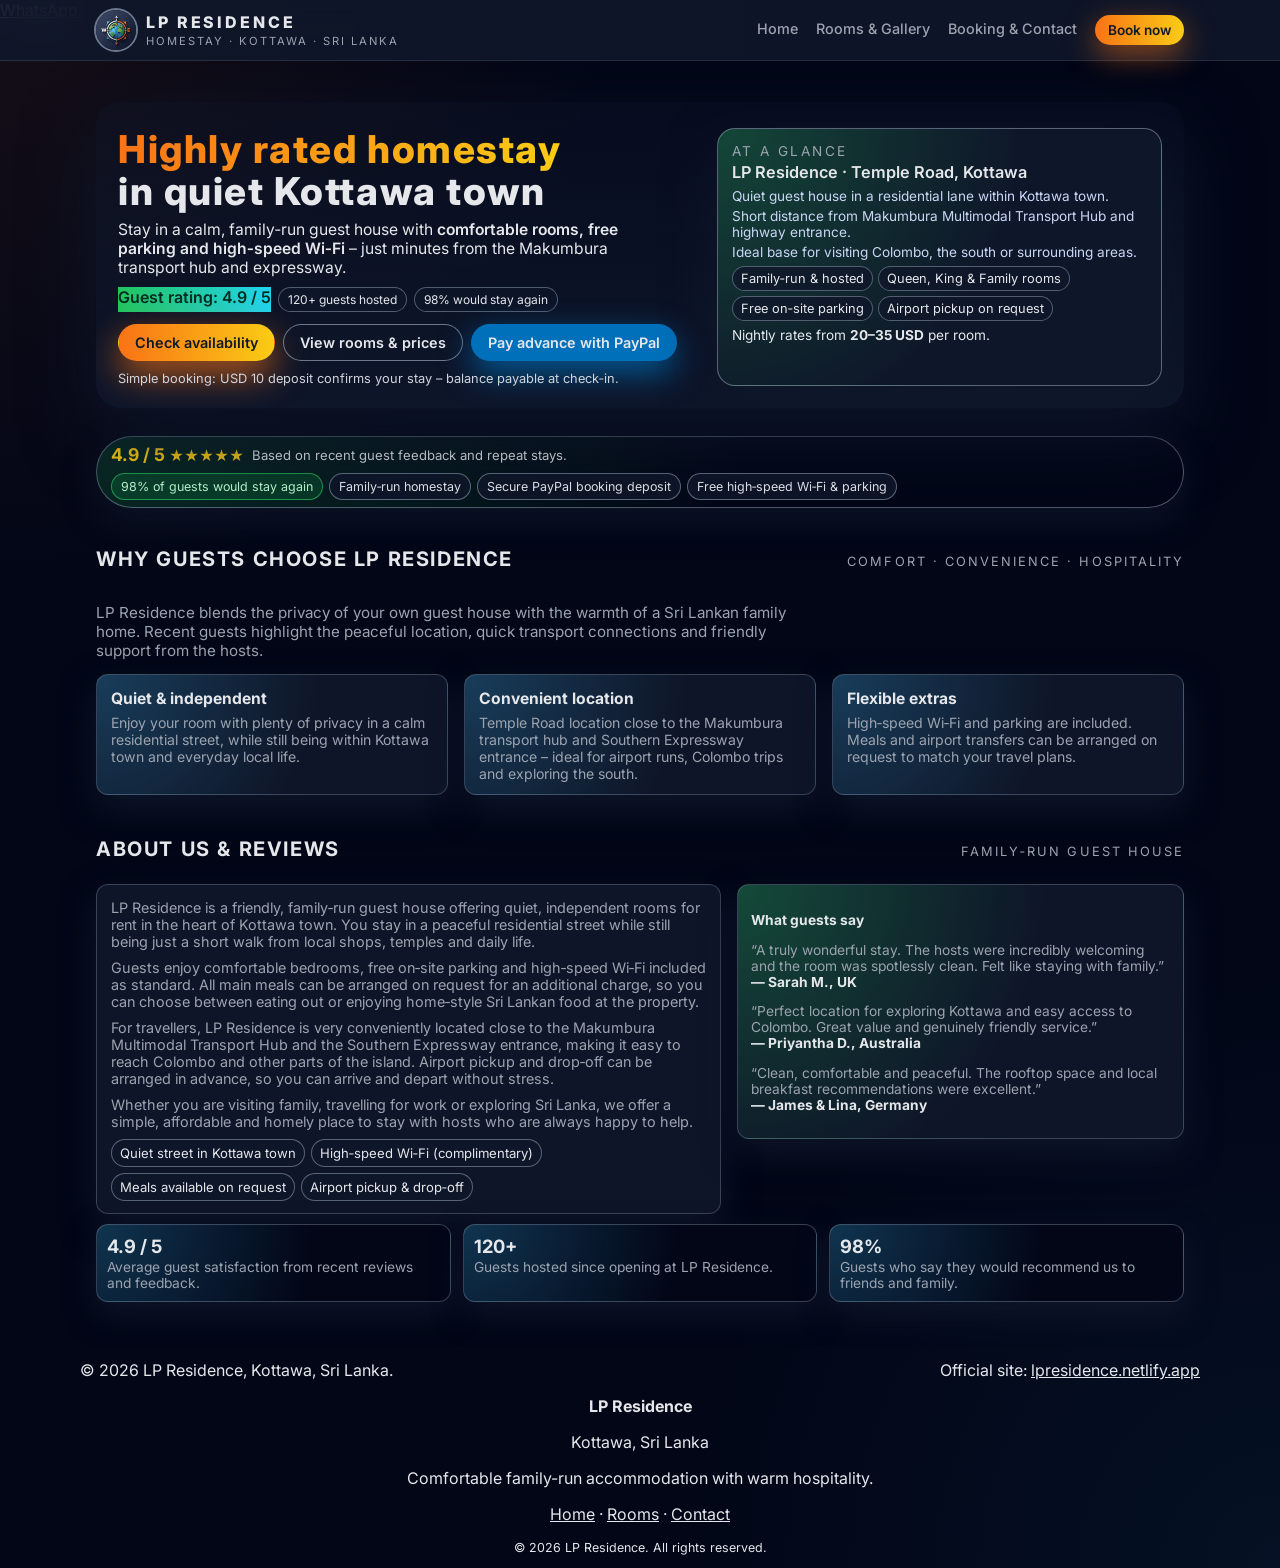
==== index.html @ 62fff5da "Add files via upload" ====
<!DOCTYPE html>
<html lang="en">
<head>
  <!-- Google tag (gtag.js) -->
  <script async src="https://www.googletagmanager.com/gtag/js?id=G-MWW44WR4TY"></script>
  <script>
    window.dataLayer = window.dataLayer || [];
    function gtag(){dataLayer.push(arguments);}
    gtag('js', new Date());
    gtag('config', 'G-MWW44WR4TY');
  </script>
<link rel="preconnect" href="https://fonts.googleapis.com">
<link rel="preconnect" href="https://fonts.gstatic.com" crossorigin>
<link href="https://fonts.googleapis.com/css2?family=Inter:wght@400;500;600;700;800&display=swap" rel="stylesheet">
  <meta charset="UTF-8">
  <title>LP Residence – Homestay in Kottawa, Sri Lanka</title>
  <meta name="viewport" content="width=device-width, initial-scale=1">
  <meta name="description" content="LP Residence is a family-run homestay on Temple Road in Kottawa, Sri Lanka. Comfortable rooms, rooftop garden, free parking and warm local hospitality just minutes from Colombo.">
<meta property="og:title" content="LP Residence Kottawa">
<meta property="og:description" content="Family-run homestay in Sri Lanka">
<meta property="og:image" content="index.jpg">
<meta property="og:type" content="website">
  <style>
    :root {
      --bg: #020617;
      --bg-soft: #020617;
      --accent: #f97316;
      --accent-soft: rgba(249,115,22,0.08);
      --text: #e5e7eb;
      --muted: #9ca3af;
      --card: rgba(15,23,42,0.94);
      --border: rgba(148,163,184,0.32);
      --radius-lg: 18px;
      --radius-md: 12px;
      --shadow-soft: 0 26px 70px rgba(15,23,42,0.85);
    }

    * {
      box-sizing: border-box;
    }

    body {
  margin: 0;
  font-family: 'Inter', sans-serif;
  color: var(--text);
  background:
    radial-gradient(circle at top left, rgba(249,115,22,0.08), transparent 30%),
    radial-gradient(circle at bottom right, rgba(56,189,248,0.06), transparent 30%),
    var(--bg);
}
    html {
  scroll-behavior: smooth;
}
.room-card,
.gallery-item img {
  width: 100%;<img src="...">f
  height: 220px;
  object-fit: cover;
  display: block;
  transition: transform 0.3s ease;
}
.hero-card,
.feature-card {
  transition: all 0.28s ease;
}

.room-card:hover,
.gallery-item:hover,
.hero-card:hover,
.feature-card:hover {
  transform: translateY(-4px);
}
    a {
      color: inherit;
    }

    header {
      position: fixed;
      top: 0;
      left: 0;
      right: 0;
      z-index: 40;
      backdrop-filter: blur(20px);
      background: linear-gradient(to right, rgba(15,23,42,0.9), rgba(15,23,42,0.88));
      border-bottom: 1px solid rgba(148,163,184,0.18);
    }

    .nav-inner {
      max-width: 1120px;
      margin: 0 auto;
      padding: 10px 16px;
      display: flex;
      align-items: center;
      justify-content: space-between;
      gap: 12px;
    }

    .brand {
      display: flex;
      align-items: center;
      gap: 10px;
    }

    .brand-logo {
      width: 40px;
      height: 40px;
      border-radius: 999px;
      overflow: hidden;
      flex-shrink: 0;
      box-shadow: 0 0 0 2px rgba(148,163,184,0.7);
      background: #020617;
    }

    .brand-logo img {
      width: 100%;
      height: 100%;
      display: block;
      object-fit: cover;
    }

    .brand-text-title {
      font-size: 1rem;
      letter-spacing: 0.18em;
      text-transform: uppercase;
      font-weight: 800;
      white-space: nowrap;
    }

    .brand-text-sub {
      font-size: 0.7rem;
      letter-spacing: 0.18em;
      text-transform: uppercase;
      color: var(--muted);
      margin-top: 2px;
    }

    nav {
      display: flex;
      align-items: center;
      gap: 18px;
      font-size: 0.9rem;
    }

    nav a {
      text-decoration: none;
      color: var(--muted);
      font-weight: 500;
      position: relative;
      padding-bottom: 3px;
    }

    nav a:hover {
      color: var(--text);
    }

    nav a::after {
      content: "";
      position: absolute;
      left: 0;
      bottom: 0;
      width: 0;
      height: 2px;
      background: linear-gradient(to right, #f97316, #facc15);
      transition: width 0.18s ease-out;
    }

    nav a:hover::after {
      width: 100%;
    }

    .nav-cta {
      padding: 7px 13px;
      border-radius: 999px;
      background: linear-gradient(to right, #f97316, #facc15);
      color: #111827;
      font-weight: 600;
      border: none;
      text-decoration: none;
      font-size: 0.85rem;
      box-shadow: 0 10px 30px rgba(249,115,22,0.55);
      white-space: nowrap;
    }

    main {
      max-width: 1120px;
      margin: 0 auto;
      padding: 82px 16px 32px;
    }

    /* HERO with big background photo (index.jpg) */
    .hero-shell {
      position: relative;
      border-radius: 24px;
      overflow: hidden;
      box-shadow: var(--shadow-soft);
      margin-bottom: 28px;
    }

    .hero-bg {
      filter: brightness(1.05) contrast(1.08) saturate(1.1);
      position: absolute;
      inset: 0;
      background-image:
        linear-gradient(to bottom, rgba(15,23,42,0.35), rgba(15,23,42,0.9)),
        url("index.jpg");
      background-size: cover;
      background-position: center;
      background-repeat: no-repeat;
      transform: scale(1.02);
      filter: saturate(1.1);
    }

    .hero-overlay {
      position: relative;
      z-index: 1;
      padding: 26px 22px 22px;
      display: grid;
      grid-template-columns: minmax(0, 1.3fr) minmax(0, 1fr);
      gap: 20px;
      color: #e5e7eb;
    }

    .hero-heading {
      font-size: clamp(2.0rem, 3vw, 2.5rem);
      line-height: 1.1;
      font-weight: 800;
      margin: 0 0 8px 0;
      letter-spacing: 0.04em;
    }

    .hero-heading span {
      background: linear-gradient(to right, #f97316, #facc15);
      -webkit-background-clip: text;
      color: transparent;
    }

    .hero-sub {
      font-size: 0.98rem;
      color: #e5e7eb;
      max-width: 520px;
      margin: 0 0 10px 0;
    }

    .hero-sub strong {
      font-weight: 600;
    }

    .hero-badges {
      display: flex;
      flex-wrap: wrap;
      gap: 7px;
      margin-bottom: 12px;
    }

    .badge {
      font-size: 0.75rem;
      padding: 4px 9px;
      border-radius: 999px;
      border: 1px solid rgba(148,163,184,0.5);
      background: rgba(15,23,42,0.65);
      color: #e5e7eb;
    }

    .badge-primary {
      border-color: transparent;
      background: linear-gradient(to right, #22c55e, #22d3ee);
      color: #022c22;
      font-weight: 600;
    }

    .hero-buttons {
      display: flex;
      flex-wrap: wrap;
      gap: 8px;
      margin-bottom: 10px;
    }

    .btn {
      display: inline-flex;
      align-items: center;
      justify-content: center;
      padding: 9px 16px;
      border-radius: 999px;
      font-size: 0.9rem;
      font-weight: 600;
      border: 1px solid transparent;
      text-decoration: none;
      cursor: pointer;
      transition: transform 0.12s ease-out, box-shadow 0.12s ease-out, background 0.12s ease-out, color 0.12s ease-out, border-color 0.12s ease-out;
    }

    .btn-primary {
      background: linear-gradient(to right, #f97316, #facc15);
      color: #111827;
      box-shadow: 0 14px 35px rgba(249,115,22,0.7);
    }

    .btn-primary:hover {
      transform: translateY(-1px);
      box-shadow: 0 18px 40px rgba(249,115,22,0.8);
    }

    .btn-outline {
      background: rgba(15,23,42,0.35);
      color: #e5e7eb;
      border-color: rgba(148,163,184,0.7);
    }

    .btn-outline:hover {
      background: rgba(15,23,42,0.7);
      border-color: #f97316;
    }

    .btn-paypal {
      background: #0070ba;
      color: #e5e7eb;
      box-shadow: 0 12px 32px rgba(0,112,186,0.75);
    }

    .btn-paypal:hover {
      transform: translateY(-1px);
      box-shadow: 0 16px 40px rgba(0,112,186,0.85);
    }

    .hero-note {
      font-size: 0.8rem;
      color: #d1d5db;
    }

    .hero-card {
      background: radial-gradient(circle at 0 0, rgba(34,197,94,0.28), transparent 60%), rgba(15,23,42,0.96);
      border-radius: 18px;
      padding: 14px 14px 12px;
      border: 1px solid rgba(148,163,184,0.55);
      box-shadow: 0 20px 50px rgba(15,23,42,0.9);
      font-size: 0.9rem;
    }

    .hero-card-title {
      font-size: 0.85rem;
      letter-spacing: 0.18em;
      text-transform: uppercase;
      color: #9ca3af;
      margin-bottom: 3px;
    }

    .hero-card-main {
      font-size: 1.02rem;
      font-weight: 600;
      margin-bottom: 6px;
    }

    .hero-card-list {
      list-style: none;
      padding: 0;
      margin: 0 0 6px 0;
      font-size: 0.85rem;
      color: #cbd5f5;
    }

    .hero-card-list li {
      margin-bottom: 4px;
    }

    .hero-pill-row {
      display: flex;
      flex-wrap: wrap;
      gap: 5px;
      margin-bottom: 6px;
      font-size: 0.8rem;
    }

    .hero-pill {
      padding: 4px 8px;
      border-radius: 999px;
      border: 1px solid rgba(148,163,184,0.5);
      background: rgba(15,23,42,0.8);
      color: #e5e7eb;
    }

    .hero-price {
      font-size: 0.85rem;
      color: #e5e7eb;
    }

    /* Trust / reviews strip */
    .trust-strip {
      margin: 0 auto 22px;
      border-radius: 999px;
      background: radial-gradient(circle at 0 0, rgba(34,197,94,0.18), transparent 60%), #020617;
      border: 1px solid rgba(148,163,184,0.5);
      padding: 7px 14px;
      display: flex;
      align-items: center;
      justify-content: space-between;
      gap: 8px;
      font-size: 0.85rem;
      box-shadow: 0 12px 32px rgba(15,23,42,0.85);
      flex-wrap: wrap;
    }

    .trust-left {
      display: flex;
      align-items: center;
      gap: 8px;
    }

    .trust-score {
      display: flex;
      align-items: baseline;
      gap: 4px;
    }

    .trust-score-main {
      font-size: 1.1rem;
      font-weight: 700;
      color: #facc15;
    }

    .trust-score-stars {
      color: #facc15;
      font-size: 0.9rem;
    }

    .trust-right {
      display: flex;
      flex-wrap: wrap;
      gap: 6px;
      justify-content: flex-end;
    }

    .trust-chip {
      padding: 5px 9px;
      border-radius: 999px;
      background: rgba(15,23,42,0.9);
      border: 1px solid rgba(148,163,184,0.6);
      font-size: 0.78rem;
      color: #e5e7eb;
      white-space: nowrap;
    }

    .trust-chip.ok {
      background: rgba(22,163,74,0.2);
      border-color: rgba(34,197,94,0.7);
      color: #bbf7d0;
    }

    .section {
      margin-bottom: 26px;
    }

    .section-header {
      display: flex;
      align-items: baseline;
      justify-content: space-between;
      gap: 10px;
      margin-bottom: 6px;
    }

    .section-title {
      font-size: 1.25rem;
      font-weight: 700;
      letter-spacing: 0.08em;
      text-transform: uppercase;
    }

    .section-kicker {
      font-size: 0.8rem;
      letter-spacing: 0.16em;
      text-transform: uppercase;
      color: var(--muted);
    }

    .section-lead {
      font-size: 0.95rem;
      color: var(--muted);
      max-width: 720px;
      margin-bottom: 14px;
    }

    .grid {
      display: grid;
      grid-template-columns: repeat(3, minmax(0, 1fr));
      gap: 16px;
    }

    .card-feature {
      background: radial-gradient(circle at 0 0, rgba(56,189,248,0.24), transparent 60%), var(--card);
      border-radius: var(--radius-md);
      padding: 14px 14px 12px;
      border: 1px solid var(--border);
      box-shadow: 0 14px 34px rgba(15,23,42,0.9);
      font-size: 0.88rem;
    }

    .card-feature h3 {
      margin: 0 0 6px 0;
      font-size: 0.98rem;
      color: #e5e7eb;
    }

    .card-feature p {
      margin: 0;
      color: var(--muted);
    }

    .about-grid {
      display: grid;
      grid-template-columns: minmax(0, 1.4fr) minmax(0, 1fr);
      gap: 16px;
      align-items: flex-start;
    }

    .about-text {
      background: var(--card);
      border-radius: var(--radius-md);
      padding: 14px 14px 12px;
      border: 1px solid var(--border);
      box-shadow: 0 14px 34px rgba(15,23,42,0.9);
      font-size: 0.9rem;
      color: var(--muted);
    }

    .about-text p {
      margin: 0 0 9px 0;
    }

    .about-list {
      display: flex;
      flex-wrap: wrap;
      gap: 6px;
      margin-top: 6px;
      font-size: 0.82rem;
    }

    .about-chip {
      padding: 5px 8px;
      border-radius: 999px;
      background: rgba(15,23,42,0.9);
      border: 1px solid rgba(148,163,184,0.55);
      color: #e5e7eb;
    }

    .about-card {
      background: radial-gradient(circle at 0 0, rgba(34,197,94,0.3), transparent 60%), var(--card);
      border-radius: var(--radius-md);
      padding: 13px 13px 11px;
      border: 1px solid var(--border);
      box-shadow: 0 14px 34px rgba(15,23,42,0.9);
      font-size: 0.86rem;
      color: var(--muted);
    }

    .about-card strong {
      color: #e5e7eb;
    }

    .stats-row {
      display: grid;
      grid-template-columns: repeat(3, minmax(0, 1fr));
      gap: 12px;
      margin-top: 10px;
    }

    .stat {
      border-radius: var(--radius-md);
      padding: 10px;
      background: radial-gradient(circle at 0 0, rgba(56,189,248,0.25), transparent 60%), #020617;
      border: 1px solid rgba(148,163,184,0.37);
      text-align: left;
      font-size: 0.86rem;
      color: var(--muted);
      box-shadow: 0 12px 30px rgba(15,23,42,0.9);
    }

    .stat-number {
      font-size: 1.15rem;
      font-weight: 700;
      color: #e5e7eb;
      margin-bottom: 2px;
    }
     
    @media (max-width: 900px) {
      .hero-overlay {
        grid-template-columns: minmax(0, 1fr);
        padding: 20px 18px 18px;
      }

      .grid {
        grid-template-columns: repeat(2, minmax(0, 1fr));
      }

      .about-grid {
        grid-template-columns: minmax(0, 1fr);
      }

      .stats-row {
        grid-template-columns: repeat(3, minmax(0, 1fr));
      }
    }

    @media (max-width: 640px) {
      header {
        position: sticky;
      }
      .nav-inner {
        flex-wrap: wrap;
        justify-content: space-between;
      }
      nav {
        width: 100%;
        justify-content: flex-end;
      }
      main {
        padding-top: 76px;
      }
      .grid {
        grid-template-columns: minmax(0, 1fr);
      }
      .stats-row {
        grid-template-columns: minmax(0, 1fr);
      }
    }
  </style>
</head>
<a href="https://wa.me/94777210775"
class="whatsapp-float">
  WhatsApp
</a>
<body>
  <header>
    <div class="nav-inner">
      <div class="brand">
        <div class="brand-logo">
          <img src="Logo.jpg" alt="LP Residence logo">
        </div>
        <div>
          <div class="brand-text-title">LP Residence</div>
          <div class="brand-text-sub">Homestay · Kottawa · Sri Lanka</div>
        </div>
      </div>
      <nav>
        <a href="index.html">Home</a>
        <a href="rooms.html">Rooms &amp; Gallery</a>
        <a href="contact.html">Booking &amp; Contact</a>
        <a href="contact.html#booking" class="nav-cta">Book now</a>
      </nav>
    </div>
  </header>

  <main>
    <!-- HERO -->
    <section class="hero-shell">
      <div class="hero-bg"></div>
      <div class="hero-overlay">
        <div>
          <h1 class="hero-heading">
            <span>Highly rated homestay</span><br>
            in quiet Kottawa town
          </h1>
          <p class="hero-sub">
            Stay in a calm, family‑run guest house with <strong>comfortable rooms, free parking and high‑speed Wi‑Fi</strong> –
            just minutes from the Makumbura transport hub and expressway.
          </p>
          <div class="hero-badges">
            <span class="badge-primary">Guest rating: 4.9 / 5</span>
            <span class="badge">120+ guests hosted</span>
            <span class="badge">98% would stay again</span>
          </div>
          <div class="hero-buttons">
            <a href="contact.html#booking" class="btn btn-primary">Check availability</a>
            <a href="rooms.html" class="btn btn-outline">View rooms &amp; prices</a>
            <a href="https://www.paypal.com/ncp/payment/CMW4MRZGW6NJL" target="_blank" rel="noopener noreferrer" class="btn btn-paypal">
              Pay advance with PayPal
            </a>
          </div>
          <div class="hero-note">
            Simple booking: USD 10 deposit confirms your stay – balance payable at check‑in.
          </div>
        </div>

        <aside class="hero-card">
          <div class="hero-card-title">At a glance</div>
          <div class="hero-card-main">LP Residence · Temple Road, Kottawa</div>
          <ul class="hero-card-list">
            <li>Quiet guest house in a residential lane within Kottawa town.</li>
            <li>Short distance from Makumbura Multimodal Transport Hub and highway entrance.</li>
            <li>Ideal base for visiting Colombo, the south or surrounding areas.</li>
          </ul>
          <div class="hero-pill-row">
            <span class="hero-pill">Family‑run &amp; hosted</span>
            <span class="hero-pill">Queen, King &amp; Family rooms</span>
            <span class="hero-pill">Free on‑site parking</span>
            <span class="hero-pill">Airport pickup on request</span>
          </div>
          <div class="hero-price">
            Nightly rates from <strong>20–35 USD</strong> per room.
          </div>
        </aside>
      </div>
    </section>

    <!-- TRUST STRIP -->
    <section class="trust-strip" aria-label="Guest reviews and trust badges">
      <div class="trust-left">
        <div class="trust-score">
          <div class="trust-score-main">4.9 / 5</div>
          <div class="trust-score-stars">★★★★★</div>
        </div>
        <div style="font-size:0.82rem;color:#e5e7eb;">
          Based on recent guest feedback and repeat stays.
        </div>
      </div>
      <div class="trust-right">
        <div class="trust-chip ok">98% of guests would stay again</div>
        <div class="trust-chip">Family‑run homestay</div>
        <div class="trust-chip">Secure PayPal booking deposit</div>
        <div class="trust-chip">Free high‑speed Wi‑Fi &amp; parking</div>
      </div>
    </section>

    <!-- WHY CHOOSE US -->
    <section class="section">
      <div class="section-header">
        <h2 class="section-title">Why guests choose LP Residence</h2>
        <div class="section-kicker">Comfort · Convenience · Hospitality</div>
      </div>
      <p class="section-lead">
        LP Residence blends the privacy of your own guest house with the warmth of a Sri Lankan family home.
        Recent guests highlight the peaceful location, quick transport connections and friendly support from the hosts.
      </p>
      <div class="grid">
        <article class="card-feature">
          <h3>Quiet &amp; independent</h3>
          <p>
            Enjoy your room with plenty of privacy in a calm residential street, while still being within Kottawa town and everyday local life.
          </p>
        </article>
        <article class="card-feature">
          <h3>Convenient location</h3>
          <p>
            Temple Road location close to the Makumbura transport hub and Southern Expressway entrance –
            ideal for airport runs, Colombo trips and exploring the south.
          </p>
        </article>
        <article class="card-feature">
          <h3>Flexible extras</h3>
          <p>
            High‑speed Wi‑Fi and parking are included. Meals and airport transfers can be arranged on request to match your travel plans.
          </p>
        </article>
      </div>
    </section>

    <!-- ABOUT US + REVIEWS -->
    <section class="section" id="about">
      <div class="section-header">
        <h2 class="section-title">About us &amp; reviews</h2>
        <div class="section-kicker">Family‑run guest house</div>
      </div>

      <div class="about-grid">
        <div class="about-text">
          <p>
            LP Residence is a friendly, family‑run guest house offering quiet, independent rooms for rent in the heart of Kottawa town.
            You stay in a peaceful residential street while still being just a short walk from local shops, temples and daily life.
          </p>
          <p>
            Guests enjoy comfortable bedrooms, free on‑site parking and high‑speed Wi‑Fi included as standard.
            All main meals can be arranged on request for an additional charge, so you can choose between eating out or enjoying home‑style Sri Lankan food at the property.
          </p>
          <p>
            For travellers, LP Residence is very conveniently located close to the Makumbura Multimodal Transport Hub and the Southern Expressway entrance,
            making it easy to reach Colombo and other parts of the island. Airport pickup and drop‑off can be arranged in advance, so you can arrive and depart without stress.
          </p>
          <p>
            Whether you are visiting family, travelling for work or exploring Sri Lanka, we offer a simple, affordable and homely place to stay with hosts who are always happy to help.
          </p>

          <div class="about-list">
            <div class="about-chip">Quiet street in Kottawa town</div>
            <div class="about-chip">High‑speed Wi‑Fi (complimentary)</div>
            <div class="about-chip">Meals available on request</div>
            <div class="about-chip">Airport pickup &amp; drop‑off</div>
          </div>
        </div>

        <aside class="about-card">
          <p><strong>What guests say</strong></p>
          <p>
            “A truly wonderful stay. The hosts were incredibly welcoming and the room was spotlessly clean. Felt like staying with family.”
            <br><strong>— Sarah M., UK</strong>
          </p>
          <p>
            “Perfect location for exploring Kottawa and easy access to Colombo. Great value and genuinely friendly service.”
            <br><strong>— Priyantha D., Australia</strong>
          </p>
          <p>
            “Clean, comfortable and peaceful. The rooftop space and local breakfast recommendations were excellent.”
            <br><strong>— James &amp; Lina, Germany</strong>
          </p>
        </aside>
      </div>

      <div class="stats-row">
        <div class="stat">
          <div class="stat-number">4.9 / 5</div>
          Average guest satisfaction from recent reviews and feedback.
        </div>
        <div class="stat">
          <div class="stat-number">120+</div>
          Guests hosted since opening at LP Residence.
        </div>
        <div class="stat">
          <div class="stat-number">98%</div>
          Guests who say they would recommend us to friends and family.
        </div>
      </div>
    </section>
  </main>

  <footer>
    <div style="max-width:1120px;margin:0 auto;display:flex;justify-content:space-between;align-items:center;gap:8px;flex-wrap:wrap;">
      <div>&copy; 2026 LP Residence, Kottawa, Sri Lanka.</div>
      <div>Official site: <a href="https://lpresidence.netlify.app/">lpresidence.netlify.app</a></div>
    </div>
 <footer>
  <div style="max-width:1120px;margin:auto;text-align:center;">
    <p><strong>LP Residence</strong></p>
    <p>Kottawa, Sri Lanka</p>
    <p>Comfortable family-run accommodation with warm hospitality.</p>
    <p style="margin-top:10px;">
      <a href="index.html">Home</a> ·
      <a href="rooms.html">Rooms</a> ·
      <a href="contact.html">Contact</a>
    </p>
    <p style="margin-top:14px;font-size:0.78rem;">
      © 2026 LP Residence. All rights reserved.
    </p>
  </div>
</footer>
</body>
</html>
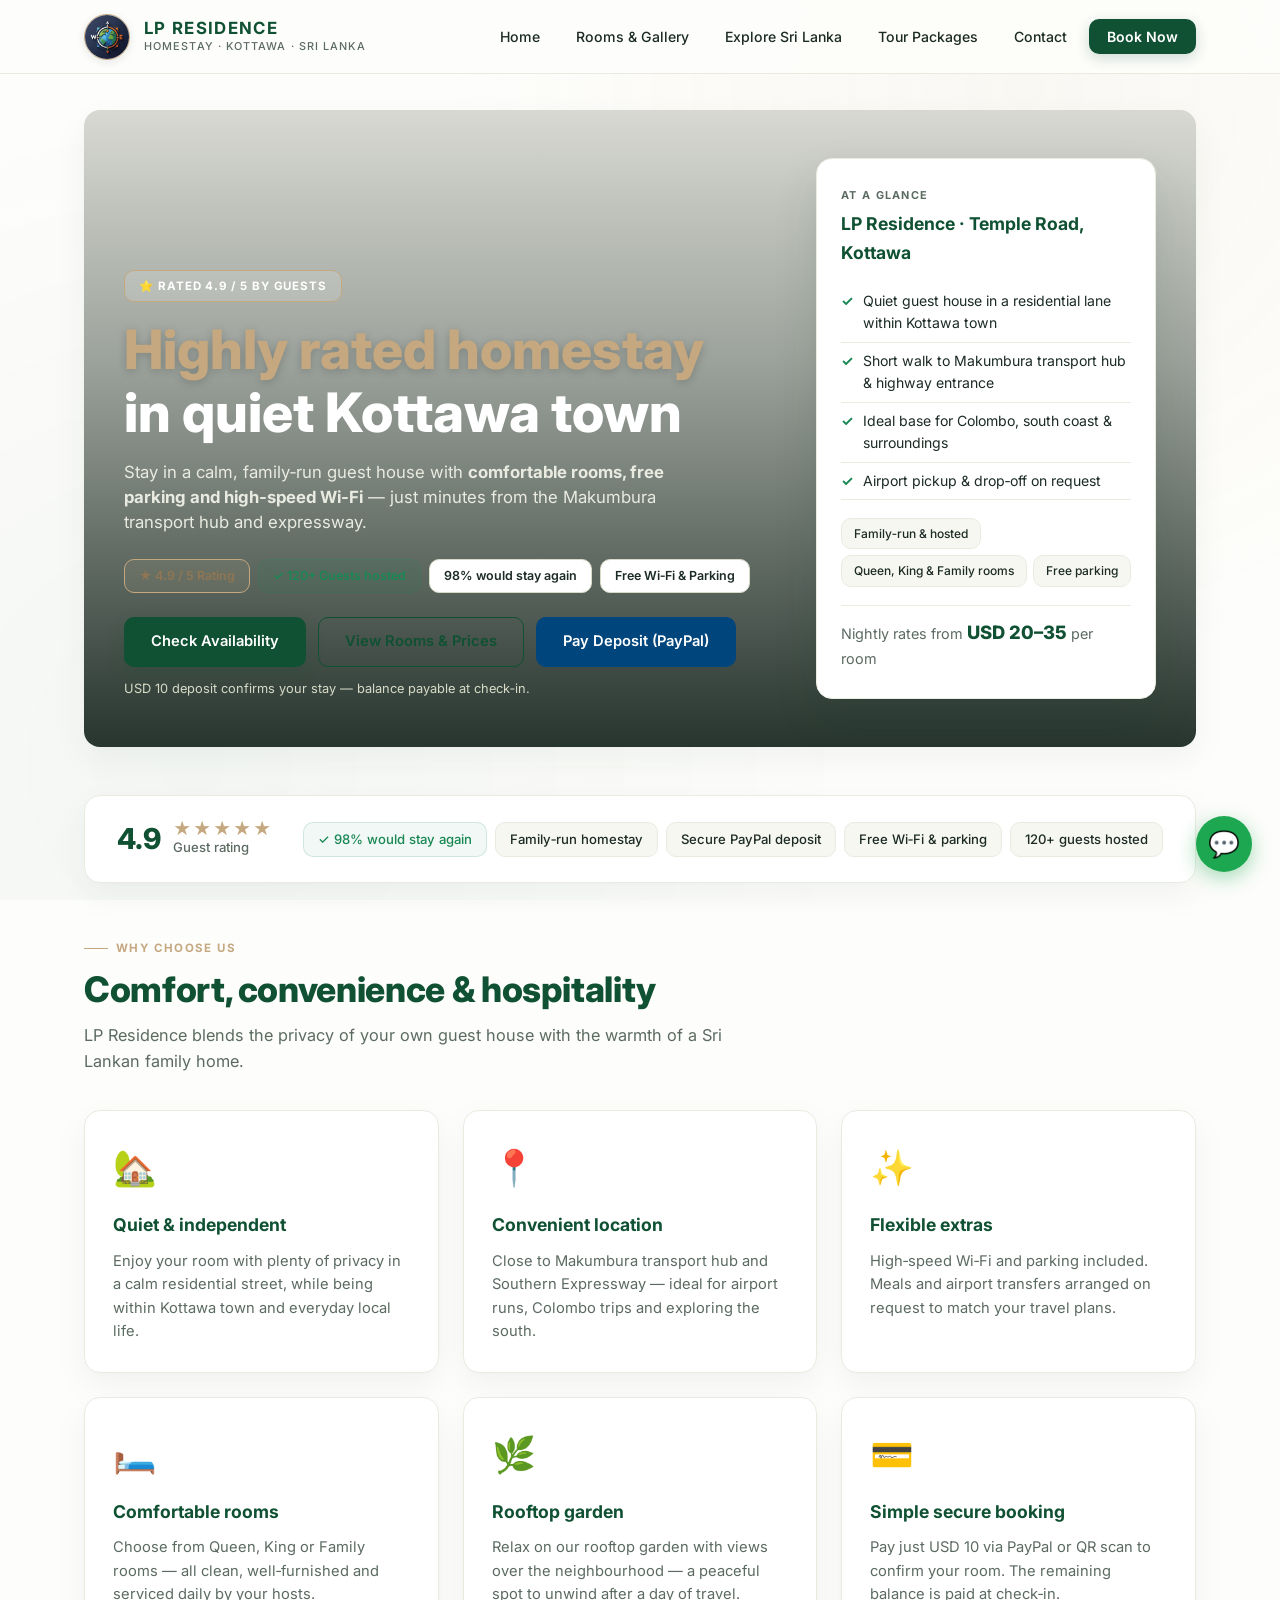
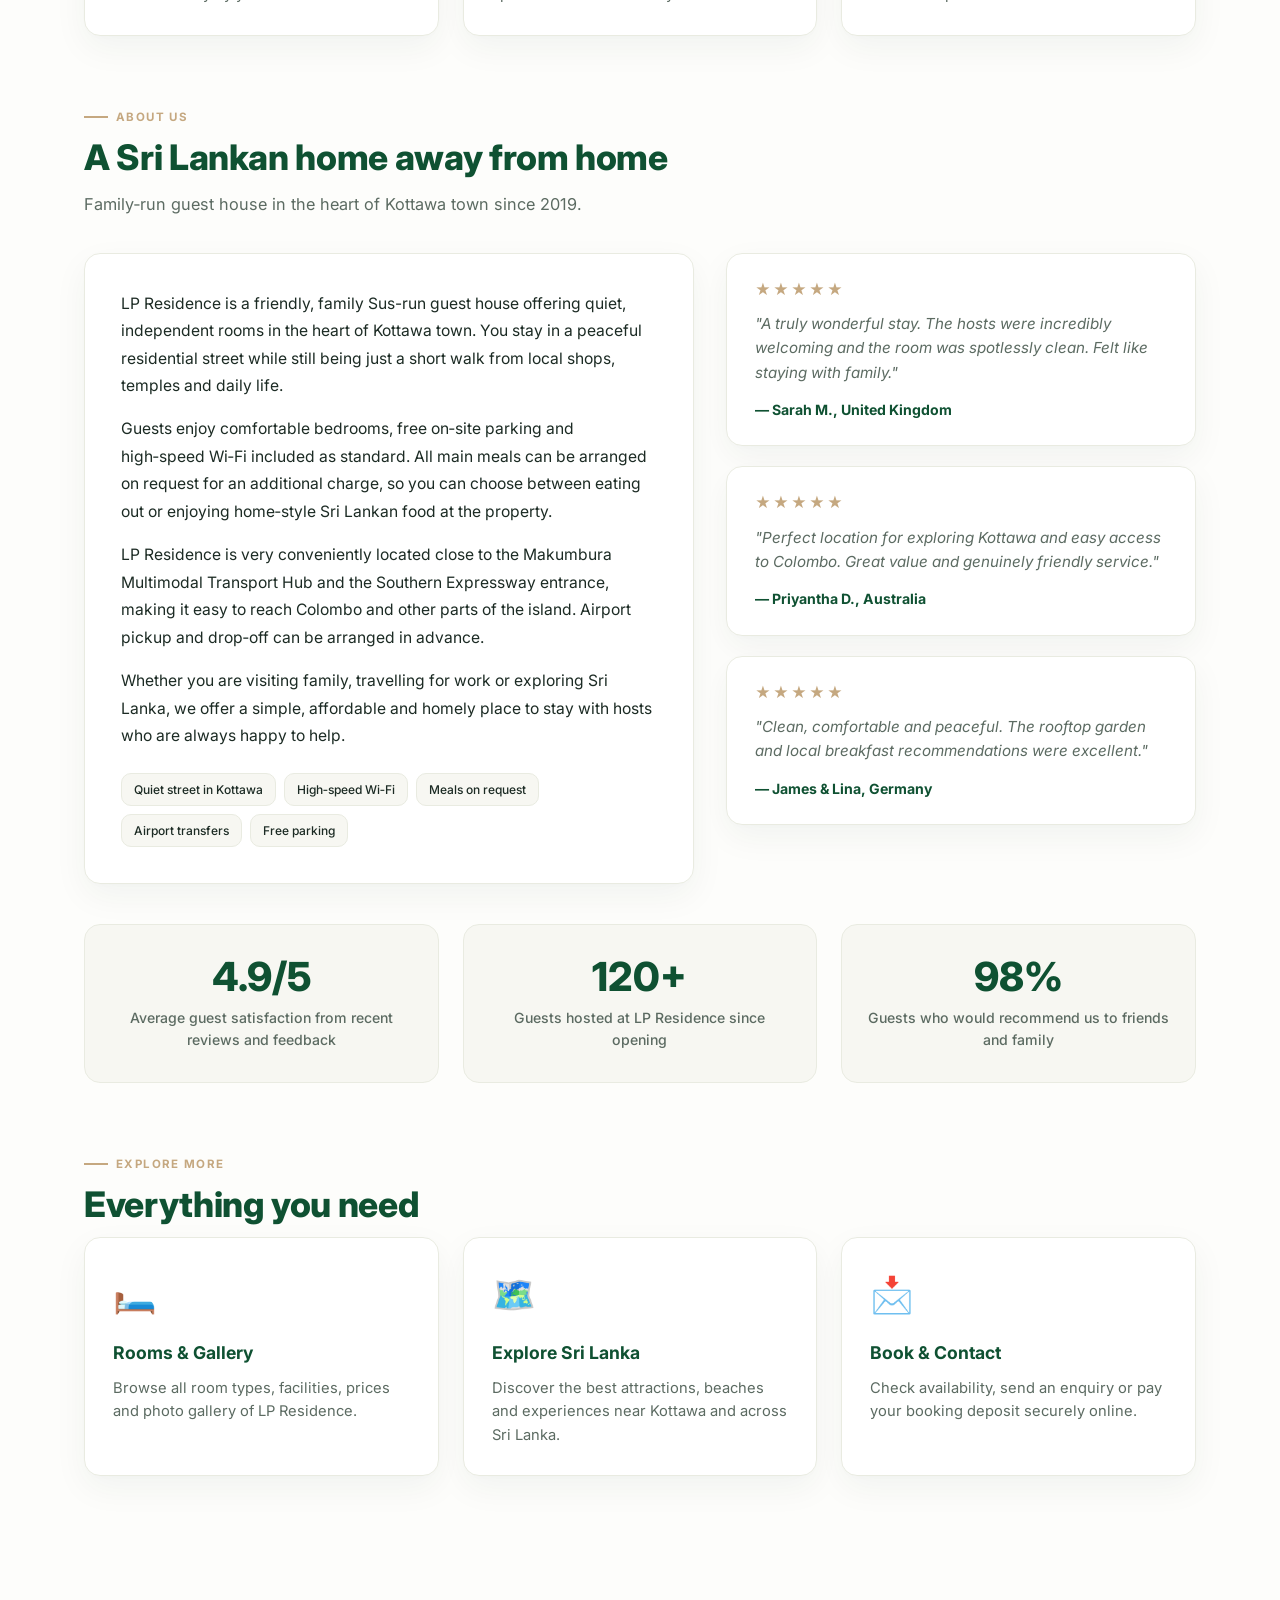
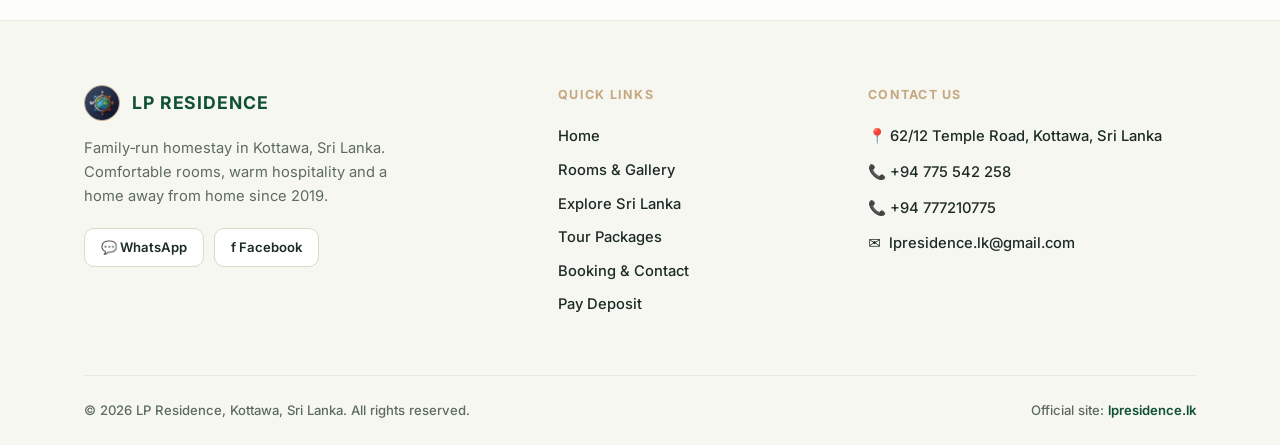
==== commit 4e7c19b2: "LP Residence website v2 - full redesign" ====
--- a/index.html
+++ b/index.html
@@ -1,843 +1,292 @@
-<!DOCTYPE html>
-<html lang="en">
-<head>
-  <!-- Google tag (gtag.js) -->
-  <script async src="https://www.googletagmanager.com/gtag/js?id=G-MWW44WR4TY"></script>
-  <script>
-    window.dataLayer = window.dataLayer || [];
-    function gtag(){dataLayer.push(arguments);}
-    gtag('js', new Date());
-    gtag('config', 'G-MWW44WR4TY');
-  </script>
-<link rel="preconnect" href="https://fonts.googleapis.com">
-<link rel="preconnect" href="https://fonts.gstatic.com" crossorigin>
-<link href="https://fonts.googleapis.com/css2?family=Inter:wght@400;500;600;700;800&display=swap" rel="stylesheet">
-  <meta charset="UTF-8">
-  <title>LP Residence – Homestay in Kottawa, Sri Lanka</title>
-  <meta name="viewport" content="width=device-width, initial-scale=1">
-  <meta name="description" content="LP Residence is a family-run homestay on Temple Road in Kottawa, Sri Lanka. Comfortable rooms, rooftop garden, free parking and warm local hospitality just minutes from Colombo.">
-<meta property="og:title" content="LP Residence Kottawa">
-<meta property="og:description" content="Family-run homestay in Sri Lanka">
-<meta property="og:image" content="index.jpg">
-<meta property="og:type" content="website">
-  <style>
-    :root {
-      --bg: #020617;
-      --bg-soft: #020617;
-      --accent: #f97316;
-      --accent-soft: rgba(249,115,22,0.08);
-      --text: #e5e7eb;
-      --muted: #9ca3af;
-      --card: rgba(15,23,42,0.94);
-      --border: rgba(148,163,184,0.32);
-      --radius-lg: 18px;
-      --radius-md: 12px;
-      --shadow-soft: 0 26px 70px rgba(15,23,42,0.85);
-    }
-
-    * {
-      box-sizing: border-box;
-    }
-
-    body {
-  margin: 0;
-  font-family: 'Inter', sans-serif;
-  color: var(--text);
-  background:
-    radial-gradient(circle at top left, rgba(249,115,22,0.08), transparent 30%),
-    radial-gradient(circle at bottom right, rgba(56,189,248,0.06), transparent 30%),
-    var(--bg);
-}
-    html {
-  scroll-behavior: smooth;
-}
-.room-card,
-.gallery-item img {
-  width: 100%;<img src="...">f
-  height: 220px;
-  object-fit: cover;
-  display: block;
-  transition: transform 0.3s ease;
-}
-.hero-card,
-.feature-card {
-  transition: all 0.28s ease;
-}
-
-.room-card:hover,
-.gallery-item:hover,
-.hero-card:hover,
-.feature-card:hover {
-  transform: translateY(-4px);
-}
-    a {
-      color: inherit;
-    }
-
-    header {
-      position: fixed;
-      top: 0;
-      left: 0;
-      right: 0;
-      z-index: 40;
-      backdrop-filter: blur(20px);
-      background: linear-gradient(to right, rgba(15,23,42,0.9), rgba(15,23,42,0.88));
-      border-bottom: 1px solid rgba(148,163,184,0.18);
-    }
-
-    .nav-inner {
-      max-width: 1120px;
-      margin: 0 auto;
-      padding: 10px 16px;
-      display: flex;
-      align-items: center;
-      justify-content: space-between;
-      gap: 12px;
-    }
-
-    .brand {
-      display: flex;
-      align-items: center;
-      gap: 10px;
-    }
-
-    .brand-logo {
-      width: 40px;
-      height: 40px;
-      border-radius: 999px;
-      overflow: hidden;
-      flex-shrink: 0;
-      box-shadow: 0 0 0 2px rgba(148,163,184,0.7);
-      background: #020617;
-    }
-
-    .brand-logo img {
-      width: 100%;
-      height: 100%;
-      display: block;
-      object-fit: cover;
-    }
-
-    .brand-text-title {
-      font-size: 1rem;
-      letter-spacing: 0.18em;
-      text-transform: uppercase;
-      font-weight: 800;
-      white-space: nowrap;
-    }
-
-    .brand-text-sub {
-      font-size: 0.7rem;
-      letter-spacing: 0.18em;
-      text-transform: uppercase;
-      color: var(--muted);
-      margin-top: 2px;
-    }
-
-    nav {
-      display: flex;
-      align-items: center;
-      gap: 18px;
-      font-size: 0.9rem;
-    }
-
-    nav a {
-      text-decoration: none;
-      color: var(--muted);
-      font-weight: 500;
-      position: relative;
-      padding-bottom: 3px;
-    }
-
-    nav a:hover {
-      color: var(--text);
-    }
-
-    nav a::after {
-      content: "";
-      position: absolute;
-      left: 0;
-      bottom: 0;
-      width: 0;
-      height: 2px;
-      background: linear-gradient(to right, #f97316, #facc15);
-      transition: width 0.18s ease-out;
-    }
-
-    nav a:hover::after {
-      width: 100%;
-    }
-
-    .nav-cta {
-      padding: 7px 13px;
-      border-radius: 999px;
-      background: linear-gradient(to right, #f97316, #facc15);
-      color: #111827;
-      font-weight: 600;
-      border: none;
-      text-decoration: none;
-      font-size: 0.85rem;
-      box-shadow: 0 10px 30px rgba(249,115,22,0.55);
-      white-space: nowrap;
-    }
-
-    main {
-      max-width: 1120px;
-      margin: 0 auto;
-      padding: 82px 16px 32px;
-    }
-
-    /* HERO with big background photo (index.jpg) */
-    .hero-shell {
-      position: relative;
-      border-radius: 24px;
-      overflow: hidden;
-      box-shadow: var(--shadow-soft);
-      margin-bottom: 28px;
-    }
-
-    .hero-bg {
-      filter: brightness(1.05) contrast(1.08) saturate(1.1);
-      position: absolute;
-      inset: 0;
-      background-image:
-        linear-gradient(to bottom, rgba(15,23,42,0.35), rgba(15,23,42,0.9)),
-        url("index.jpg");
-      background-size: cover;
-      background-position: center;
-      background-repeat: no-repeat;
-      transform: scale(1.02);
-      filter: saturate(1.1);
-    }
-
-    .hero-overlay {
-      position: relative;
-      z-index: 1;
-      padding: 26px 22px 22px;
-      display: grid;
-      grid-template-columns: minmax(0, 1.3fr) minmax(0, 1fr);
-      gap: 20px;
-      color: #e5e7eb;
-    }
-
-    .hero-heading {
-      font-size: clamp(2.0rem, 3vw, 2.5rem);
-      line-height: 1.1;
-      font-weight: 800;
-      margin: 0 0 8px 0;
-      letter-spacing: 0.04em;
-    }
-
-    .hero-heading span {
-      background: linear-gradient(to right, #f97316, #facc15);
-      -webkit-background-clip: text;
-      color: transparent;
-    }
-
-    .hero-sub {
-      font-size: 0.98rem;
-      color: #e5e7eb;
-      max-width: 520px;
-      margin: 0 0 10px 0;
-    }
-
-    .hero-sub strong {
-      font-weight: 600;
-    }
-
-    .hero-badges {
-      display: flex;
-      flex-wrap: wrap;
-      gap: 7px;
-      margin-bottom: 12px;
-    }
-
-    .badge {
-      font-size: 0.75rem;
-      padding: 4px 9px;
-      border-radius: 999px;
-      border: 1px solid rgba(148,163,184,0.5);
-      background: rgba(15,23,42,0.65);
-      color: #e5e7eb;
-    }
-
-    .badge-primary {
-      border-color: transparent;
-      background: linear-gradient(to right, #22c55e, #22d3ee);
-      color: #022c22;
-      font-weight: 600;
-    }
-
-    .hero-buttons {
-      display: flex;
-      flex-wrap: wrap;
-      gap: 8px;
-      margin-bottom: 10px;
-    }
-
-    .btn {
-      display: inline-flex;
-      align-items: center;
-      justify-content: center;
-      padding: 9px 16px;
-      border-radius: 999px;
-      font-size: 0.9rem;
-      font-weight: 600;
-      border: 1px solid transparent;
-      text-decoration: none;
-      cursor: pointer;
-      transition: transform 0.12s ease-out, box-shadow 0.12s ease-out, background 0.12s ease-out, color 0.12s ease-out, border-color 0.12s ease-out;
-    }
-
-    .btn-primary {
-      background: linear-gradient(to right, #f97316, #facc15);
-      color: #111827;
-      box-shadow: 0 14px 35px rgba(249,115,22,0.7);
-    }
-
-    .btn-primary:hover {
-      transform: translateY(-1px);
-      box-shadow: 0 18px 40px rgba(249,115,22,0.8);
-    }
-
-    .btn-outline {
-      background: rgba(15,23,42,0.35);
-      color: #e5e7eb;
-      border-color: rgba(148,163,184,0.7);
-    }
-
-    .btn-outline:hover {
-      background: rgba(15,23,42,0.7);
-      border-color: #f97316;
-    }
-
-    .btn-paypal {
-      background: #0070ba;
-      color: #e5e7eb;
-      box-shadow: 0 12px 32px rgba(0,112,186,0.75);
-    }
-
-    .btn-paypal:hover {
-      transform: translateY(-1px);
-      box-shadow: 0 16px 40px rgba(0,112,186,0.85);
-    }
-
-    .hero-note {
-      font-size: 0.8rem;
-      color: #d1d5db;
-    }
-
-    .hero-card {
-      background: radial-gradient(circle at 0 0, rgba(34,197,94,0.28), transparent 60%), rgba(15,23,42,0.96);
-      border-radius: 18px;
-      padding: 14px 14px 12px;
-      border: 1px solid rgba(148,163,184,0.55);
-      box-shadow: 0 20px 50px rgba(15,23,42,0.9);
-      font-size: 0.9rem;
-    }
-
-    .hero-card-title {
-      font-size: 0.85rem;
-      letter-spacing: 0.18em;
-      text-transform: uppercase;
-      color: #9ca3af;
-      margin-bottom: 3px;
-    }
-
-    .hero-card-main {
-      font-size: 1.02rem;
-      font-weight: 600;
-      margin-bottom: 6px;
-    }
-
-    .hero-card-list {
-      list-style: none;
-      padding: 0;
-      margin: 0 0 6px 0;
-      font-size: 0.85rem;
-      color: #cbd5f5;
-    }
-
-    .hero-card-list li {
-      margin-bottom: 4px;
-    }
-
-    .hero-pill-row {
-      display: flex;
-      flex-wrap: wrap;
-      gap: 5px;
-      margin-bottom: 6px;
-      font-size: 0.8rem;
-    }
-
-    .hero-pill {
-      padding: 4px 8px;
-      border-radius: 999px;
-      border: 1px solid rgba(148,163,184,0.5);
-      background: rgba(15,23,42,0.8);
-      color: #e5e7eb;
-    }
-
-    .hero-price {
-      font-size: 0.85rem;
-      color: #e5e7eb;
-    }
-
-    /* Trust / reviews strip */
-    .trust-strip {
-      margin: 0 auto 22px;
-      border-radius: 999px;
-      background: radial-gradient(circle at 0 0, rgba(34,197,94,0.18), transparent 60%), #020617;
-      border: 1px solid rgba(148,163,184,0.5);
-      padding: 7px 14px;
-      display: flex;
-      align-items: center;
-      justify-content: space-between;
-      gap: 8px;
-      font-size: 0.85rem;
-      box-shadow: 0 12px 32px rgba(15,23,42,0.85);
-      flex-wrap: wrap;
-    }
-
-    .trust-left {
-      display: flex;
-      align-items: center;
-      gap: 8px;
-    }
-
-    .trust-score {
-      display: flex;
-      align-items: baseline;
-      gap: 4px;
-    }
-
-    .trust-score-main {
-      font-size: 1.1rem;
-      font-weight: 700;
-      color: #facc15;
-    }
-
-    .trust-score-stars {
-      color: #facc15;
-      font-size: 0.9rem;
-    }
-
-    .trust-right {
-      display: flex;
-      flex-wrap: wrap;
-      gap: 6px;
-      justify-content: flex-end;
-    }
-
-    .trust-chip {
-      padding: 5px 9px;
-      border-radius: 999px;
-      background: rgba(15,23,42,0.9);
-      border: 1px solid rgba(148,163,184,0.6);
-      font-size: 0.78rem;
-      color: #e5e7eb;
-      white-space: nowrap;
-    }
-
-    .trust-chip.ok {
-      background: rgba(22,163,74,0.2);
-      border-color: rgba(34,197,94,0.7);
-      color: #bbf7d0;
-    }
-
-    .section {
-      margin-bottom: 26px;
-    }
-
-    .section-header {
-      display: flex;
-      align-items: baseline;
-      justify-content: space-between;
-      gap: 10px;
-      margin-bottom: 6px;
-    }
-
-    .section-title {
-      font-size: 1.25rem;
-      font-weight: 700;
-      letter-spacing: 0.08em;
-      text-transform: uppercase;
-    }
-
-    .section-kicker {
-      font-size: 0.8rem;
-      letter-spacing: 0.16em;
-      text-transform: uppercase;
-      color: var(--muted);
-    }
-
-    .section-lead {
-      font-size: 0.95rem;
-      color: var(--muted);
-      max-width: 720px;
-      margin-bottom: 14px;
-    }
-
-    .grid {
-      display: grid;
-      grid-template-columns: repeat(3, minmax(0, 1fr));
-      gap: 16px;
-    }
-
-    .card-feature {
-      background: radial-gradient(circle at 0 0, rgba(56,189,248,0.24), transparent 60%), var(--card);
-      border-radius: var(--radius-md);
-      padding: 14px 14px 12px;
-      border: 1px solid var(--border);
-      box-shadow: 0 14px 34px rgba(15,23,42,0.9);
-      font-size: 0.88rem;
-    }
-
-    .card-feature h3 {
-      margin: 0 0 6px 0;
-      font-size: 0.98rem;
-      color: #e5e7eb;
-    }
-
-    .card-feature p {
-      margin: 0;
-      color: var(--muted);
-    }
-
-    .about-grid {
-      display: grid;
-      grid-template-columns: minmax(0, 1.4fr) minmax(0, 1fr);
-      gap: 16px;
-      align-items: flex-start;
-    }
-
-    .about-text {
-      background: var(--card);
-      border-radius: var(--radius-md);
-      padding: 14px 14px 12px;
-      border: 1px solid var(--border);
-      box-shadow: 0 14px 34px rgba(15,23,42,0.9);
-      font-size: 0.9rem;
-      color: var(--muted);
-    }
-
-    .about-text p {
-      margin: 0 0 9px 0;
-    }
-
-    .about-list {
-      display: flex;
-      flex-wrap: wrap;
-      gap: 6px;
-      margin-top: 6px;
-      font-size: 0.82rem;
-    }
-
-    .about-chip {
-      padding: 5px 8px;
-      border-radius: 999px;
-      background: rgba(15,23,42,0.9);
-      border: 1px solid rgba(148,163,184,0.55);
-      color: #e5e7eb;
-    }
-
-    .about-card {
-      background: radial-gradient(circle at 0 0, rgba(34,197,94,0.3), transparent 60%), var(--card);
-      border-radius: var(--radius-md);
-      padding: 13px 13px 11px;
-      border: 1px solid var(--border);
-      box-shadow: 0 14px 34px rgba(15,23,42,0.9);
-      font-size: 0.86rem;
-      color: var(--muted);
-    }
-
-    .about-card strong {
-      color: #e5e7eb;
-    }
-
-    .stats-row {
-      display: grid;
-      grid-template-columns: repeat(3, minmax(0, 1fr));
-      gap: 12px;
-      margin-top: 10px;
-    }
-
-    .stat {
-      border-radius: var(--radius-md);
-      padding: 10px;
-      background: radial-gradient(circle at 0 0, rgba(56,189,248,0.25), transparent 60%), #020617;
-      border: 1px solid rgba(148,163,184,0.37);
-      text-align: left;
-      font-size: 0.86rem;
-      color: var(--muted);
-      box-shadow: 0 12px 30px rgba(15,23,42,0.9);
-    }
-
-    .stat-number {
-      font-size: 1.15rem;
-      font-weight: 700;
-      color: #e5e7eb;
-      margin-bottom: 2px;
-    }
-     
-    @media (max-width: 900px) {
-      .hero-overlay {
-        grid-template-columns: minmax(0, 1fr);
-        padding: 20px 18px 18px;
-      }
-
-      .grid {
-        grid-template-columns: repeat(2, minmax(0, 1fr));
-      }
-
-      .about-grid {
-        grid-template-columns: minmax(0, 1fr);
-      }
-
-      .stats-row {
-        grid-template-columns: repeat(3, minmax(0, 1fr));
-      }
-    }
-
-    @media (max-width: 640px) {
-      header {
-        position: sticky;
-      }
-      .nav-inner {
-        flex-wrap: wrap;
-        justify-content: space-between;
-      }
-      nav {
-        width: 100%;
-        justify-content: flex-end;
-      }
-      main {
-        padding-top: 76px;
-      }
-      .grid {
-        grid-template-columns: minmax(0, 1fr);
-      }
-      .stats-row {
-        grid-template-columns: minmax(0, 1fr);
-      }
-    }
-  </style>
-</head>
-<a href="https://wa.me/94777210775"
-class="whatsapp-float">
-  WhatsApp
-</a>
-<body>
-  <header>
-    <div class="nav-inner">
-      <div class="brand">
-        <div class="brand-logo">
-          <img src="Logo.jpg" alt="LP Residence logo">
-        </div>
-        <div>
-          <div class="brand-text-title">LP Residence</div>
-          <div class="brand-text-sub">Homestay · Kottawa · Sri Lanka</div>
-        </div>
-      </div>
-      <nav>
-        <a href="index.html">Home</a>
-        <a href="rooms.html">Rooms &amp; Gallery</a>
-        <a href="contact.html">Booking &amp; Contact</a>
-        <a href="contact.html#booking" class="nav-cta">Book now</a>
-      </nav>
-    </div>
-  </header>
-
-  <main>
-    <!-- HERO -->
-    <section class="hero-shell">
-      <div class="hero-bg"></div>
-      <div class="hero-overlay">
-        <div>
-          <h1 class="hero-heading">
-            <span>Highly rated homestay</span><br>
-            in quiet Kottawa town
-          </h1>
-          <p class="hero-sub">
-            Stay in a calm, family‑run guest house with <strong>comfortable rooms, free parking and high‑speed Wi‑Fi</strong> –
-            just minutes from the Makumbura transport hub and expressway.
-          </p>
-          <div class="hero-badges">
-            <span class="badge-primary">Guest rating: 4.9 / 5</span>
-            <span class="badge">120+ guests hosted</span>
-            <span class="badge">98% would stay again</span>
-          </div>
-          <div class="hero-buttons">
-            <a href="contact.html#booking" class="btn btn-primary">Check availability</a>
-            <a href="rooms.html" class="btn btn-outline">View rooms &amp; prices</a>
-            <a href="https://www.paypal.com/ncp/payment/CMW4MRZGW6NJL" target="_blank" rel="noopener noreferrer" class="btn btn-paypal">
-              Pay advance with PayPal
-            </a>
-          </div>
-          <div class="hero-note">
-            Simple booking: USD 10 deposit confirms your stay – balance payable at check‑in.
-          </div>
-        </div>
-
-        <aside class="hero-card">
-          <div class="hero-card-title">At a glance</div>
-          <div class="hero-card-main">LP Residence · Temple Road, Kottawa</div>
-          <ul class="hero-card-list">
-            <li>Quiet guest house in a residential lane within Kottawa town.</li>
-            <li>Short distance from Makumbura Multimodal Transport Hub and highway entrance.</li>
-            <li>Ideal base for visiting Colombo, the south or surrounding areas.</li>
-          </ul>
-          <div class="hero-pill-row">
-            <span class="hero-pill">Family‑run &amp; hosted</span>
-            <span class="hero-pill">Queen, King &amp; Family rooms</span>
-            <span class="hero-pill">Free on‑site parking</span>
-            <span class="hero-pill">Airport pickup on request</span>
-          </div>
-          <div class="hero-price">
-            Nightly rates from <strong>20–35 USD</strong> per room.
-          </div>
-        </aside>
-      </div>
-    </section>
-
-    <!-- TRUST STRIP -->
-    <section class="trust-strip" aria-label="Guest reviews and trust badges">
-      <div class="trust-left">
-        <div class="trust-score">
-          <div class="trust-score-main">4.9 / 5</div>
-          <div class="trust-score-stars">★★★★★</div>
-        </div>
-        <div style="font-size:0.82rem;color:#e5e7eb;">
-          Based on recent guest feedback and repeat stays.
-        </div>
-      </div>
-      <div class="trust-right">
-        <div class="trust-chip ok">98% of guests would stay again</div>
-        <div class="trust-chip">Family‑run homestay</div>
-        <div class="trust-chip">Secure PayPal booking deposit</div>
-        <div class="trust-chip">Free high‑speed Wi‑Fi &amp; parking</div>
-      </div>
-    </section>
-
-    <!-- WHY CHOOSE US -->
-    <section class="section">
-      <div class="section-header">
-        <h2 class="section-title">Why guests choose LP Residence</h2>
-        <div class="section-kicker">Comfort · Convenience · Hospitality</div>
-      </div>
-      <p class="section-lead">
-        LP Residence blends the privacy of your own guest house with the warmth of a Sri Lankan family home.
-        Recent guests highlight the peaceful location, quick transport connections and friendly support from the hosts.
-      </p>
-      <div class="grid">
-        <article class="card-feature">
-          <h3>Quiet &amp; independent</h3>
-          <p>
-            Enjoy your room with plenty of privacy in a calm residential street, while still being within Kottawa town and everyday local life.
-          </p>
-        </article>
-        <article class="card-feature">
-          <h3>Convenient location</h3>
-          <p>
-            Temple Road location close to the Makumbura transport hub and Southern Expressway entrance –
-            ideal for airport runs, Colombo trips and exploring the south.
-          </p>
-        </article>
-        <article class="card-feature">
-          <h3>Flexible extras</h3>
-          <p>
-            High‑speed Wi‑Fi and parking are included. Meals and airport transfers can be arranged on request to match your travel plans.
-          </p>
-        </article>
-      </div>
-    </section>
-
-    <!-- ABOUT US + REVIEWS -->
-    <section class="section" id="about">
-      <div class="section-header">
-        <h2 class="section-title">About us &amp; reviews</h2>
-        <div class="section-kicker">Family‑run guest house</div>
-      </div>
-
-      <div class="about-grid">
-        <div class="about-text">
-          <p>
-            LP Residence is a friendly, family‑run guest house offering quiet, independent rooms for rent in the heart of Kottawa town.
-            You stay in a peaceful residential street while still being just a short walk from local shops, temples and daily life.
-          </p>
-          <p>
-            Guests enjoy comfortable bedrooms, free on‑site parking and high‑speed Wi‑Fi included as standard.
-            All main meals can be arranged on request for an additional charge, so you can choose between eating out or enjoying home‑style Sri Lankan food at the property.
-          </p>
-          <p>
-            For travellers, LP Residence is very conveniently located close to the Makumbura Multimodal Transport Hub and the Southern Expressway entrance,
-            making it easy to reach Colombo and other parts of the island. Airport pickup and drop‑off can be arranged in advance, so you can arrive and depart without stress.
-          </p>
-          <p>
-            Whether you are visiting family, travelling for work or exploring Sri Lanka, we offer a simple, affordable and homely place to stay with hosts who are always happy to help.
-          </p>
-
-          <div class="about-list">
-            <div class="about-chip">Quiet street in Kottawa town</div>
-            <div class="about-chip">High‑speed Wi‑Fi (complimentary)</div>
-            <div class="about-chip">Meals available on request</div>
-            <div class="about-chip">Airport pickup &amp; drop‑off</div>
-          </div>
-        </div>
-
-        <aside class="about-card">
-          <p><strong>What guests say</strong></p>
-          <p>
-            “A truly wonderful stay. The hosts were incredibly welcoming and the room was spotlessly clean. Felt like staying with family.”
-            <br><strong>— Sarah M., UK</strong>
-          </p>
-          <p>
-            “Perfect location for exploring Kottawa and easy access to Colombo. Great value and genuinely friendly service.”
-            <br><strong>— Priyantha D., Australia</strong>
-          </p>
-          <p>
-            “Clean, comfortable and peaceful. The rooftop space and local breakfast recommendations were excellent.”
-            <br><strong>— James &amp; Lina, Germany</strong>
-          </p>
-        </aside>
-      </div>
-
-      <div class="stats-row">
-        <div class="stat">
-          <div class="stat-number">4.9 / 5</div>
-          Average guest satisfaction from recent reviews and feedback.
-        </div>
-        <div class="stat">
-          <div class="stat-number">120+</div>
-          Guests hosted since opening at LP Residence.
-        </div>
-        <div class="stat">
-          <div class="stat-number">98%</div>
-          Guests who say they would recommend us to friends and family.
-        </div>
-      </div>
-    </section>
-  </main>
-
-  <footer>
-    <div style="max-width:1120px;margin:0 auto;display:flex;justify-content:space-between;align-items:center;gap:8px;flex-wrap:wrap;">
-      <div>&copy; 2026 LP Residence, Kottawa, Sri Lanka.</div>
-      <div>Official site: <a href="https://lpresidence.netlify.app/">lpresidence.netlify.app</a></div>
-    </div>
- <footer>
-  <div style="max-width:1120px;margin:auto;text-align:center;">
-    <p><strong>LP Residence</strong></p>
-    <p>Kottawa, Sri Lanka</p>
-    <p>Comfortable family-run accommodation with warm hospitality.</p>
-    <p style="margin-top:10px;">
-      <a href="index.html">Home</a> ·
-      <a href="rooms.html">Rooms</a> ·
-      <a href="contact.html">Contact</a>
-    </p>
-    <p style="margin-top:14px;font-size:0.78rem;">
-      © 2026 LP Residence. All rights reserved.
-    </p>
-  </div>
-</footer>
-</body>
+<!DOCTYPE html>
+<html lang="en">
+<head>
+  <script async src="https://www.googletagmanager.com/gtag/js?id=G-MWW44WR4TY"></script>
+  <script>window.dataLayer=window.dataLayer||[];function gtag(){dataLayer.push(arguments);}gtag('js',new Date());gtag('config','G-MWW44WR4TY');</script>
+  <meta charset="UTF-8">
+  <meta name="viewport" content="width=device-width, initial-scale=1">
+  <title>LP Residence – Homestay in Kottawa, Sri Lanka</title>
+  <meta name="description" content="LP Residence is a family-run homestay on Temple Road in Kottawa, Sri Lanka. Comfortable rooms, rooftop garden, free parking and warm local hospitality just minutes from Colombo.">
+  <meta property="og:title" content="LP Residence – Homestay Kottawa, Sri Lanka">
+  <meta property="og:description" content="Family-run homestay in Kottawa, Sri Lanka. Comfortable rooms from USD 20/night.">
+  <meta property="og:image" content="index.jpg">
+  <meta property="og:type" content="website">
+  <meta property="og:url" content="https://lpresidence.lk/">
+  <link rel="icon" href="Logo.jpg" type="image/jpeg">
+  <link rel="preconnect" href="https://fonts.googleapis.com">
+  <link rel="preconnect" href="https://fonts.gstatic.com" crossorigin>
+  <link href="https://fonts.googleapis.com/css2?family=Inter:wght@400;500;600;700;800&display=swap" rel="stylesheet">
+  <link rel="stylesheet" href="style.css">
+</head>
+<body>
+
+<header id="header">
+  <div class="nav-inner">
+    <a href="index.html" class="brand">
+      <div class="brand-logo"><img src="Logo.jpg" alt="LP Residence"></div>
+      <div>
+        <div class="brand-name">LP Residence</div>
+        <div class="brand-sub">Homestay · Kottawa · Sri Lanka</div>
+      </div>
+    </a>
+    <ul class="nav-links">
+      <li><a href="index.html">Home</a></li>
+      <li><a href="rooms.html">Rooms &amp; Gallery</a></li>
+      <li><a href="explore.html">Explore Sri Lanka</a></li>
+      <li><a href="tours.html">Tour Packages</a></li> 
+      <li><a href="contact.html">Contact</a></li>
+      <li><a href="contact.html#booking">Book Now</a></li>
+    </ul>
+    <button class="hamburger" id="hamburger" aria-label="Menu">
+      <span></span><span></span><span></span>
+    </button>
+  </div>
+</header>
+
+<nav class="mobile-nav" id="mobileNav">
+  <a href="index.html">Home</a>
+  <a href="rooms.html">Rooms &amp; Gallery</a>
+  <a href="explore.html">Explore Sri Lanka</a>
+  <a href="tours.html">Tour Packages</a> 
+  <a href="contact.html">Contact</a>
+  <a href="contact.html#booking">Book Now</a>
+</nav>
+
+<main>
+  <!-- HERO -->
+  <section class="hero" data-reveal>
+    <div class="hero-bg" style="background-image:url('index.jpg')"></div>
+    <div class="hero-overlay"></div>
+    <div class="hero-content">
+      <div>
+        <div class="hero-tag">⭐ Rated 4.9 / 5 by guests</div>
+        <h1 class="hero-h1">
+          <span>Highly rated homestay</span><br>
+          in quiet Kottawa town
+        </h1>
+        <p class="hero-p">Stay in a calm, family‑run guest house with <strong>comfortable rooms, free parking and high‑speed Wi‑Fi</strong> — just minutes from the Makumbura transport hub and expressway.</p>
+        <div class="hero-badges">
+          <span class="badge badge-star">★ 4.9 / 5 Rating</span>
+          <span class="badge badge-green">✓ 120+ Guests hosted</span>
+          <span class="badge">98% would stay again</span>
+          <span class="badge">Free Wi‑Fi &amp; Parking</span>
+        </div>
+        <div class="hero-actions">
+          <a href="contact.html#booking" class="btn btn-primary">Check Availability</a>
+          <a href="rooms.html" class="btn btn-outline">View Rooms &amp; Prices</a>
+          <a href="https://www.paypal.com/ncp/payment/CMW4MRZGW6NJL" target="_blank" rel="noopener" class="btn btn-paypal">Pay Deposit (PayPal)</a>
+        </div>
+        <div class="hero-note">USD 10 deposit confirms your stay — balance payable at check‑in.</div>
+      </div>
+      <aside class="info-card">
+        <div class="info-card-label">At a glance</div>
+        <div class="info-card-title">LP Residence · Temple Road, Kottawa</div>
+        <ul class="info-list">
+          <li>Quiet guest house in a residential lane within Kottawa town</li>
+          <li>Short walk to Makumbura transport hub &amp; highway entrance</li>
+          <li>Ideal base for Colombo, south coast &amp; surroundings</li>
+          <li>Airport pickup &amp; drop‑off on request</li>
+        </ul>
+        <div class="info-pills">
+          <span class="pill">Family‑run &amp; hosted</span>
+          <span class="pill">Queen, King &amp; Family rooms</span>
+          <span class="pill">Free parking</span>
+        </div>
+        <div class="info-price">Nightly rates from <strong>USD 20–35</strong> per room</div>
+      </aside>
+    </div>
+  </section>
+
+  <!-- TRUST STRIP -->
+  <div class="trust-strip" data-reveal>
+    <div class="trust-score">
+      <div class="trust-score-num">4.9</div>
+      <div>
+        <div class="trust-score-stars">★★★★★</div>
+        <div class="trust-score-label">Guest rating</div>
+      </div>
+    </div>
+    <div class="trust-chips">
+      <span class="trust-chip ok">✓ 98% would stay again</span>
+      <span class="trust-chip">Family‑run homestay</span>
+      <span class="trust-chip">Secure PayPal deposit</span>
+      <span class="trust-chip">Free Wi‑Fi &amp; parking</span>
+      <span class="trust-chip">120+ guests hosted</span>
+    </div>
+  </div>
+
+  <!-- WHY CHOOSE US -->
+  <section class="section" data-reveal>
+    <div class="section-tag">Why choose us</div>
+    <h2 class="section-title">Comfort, convenience &amp; hospitality</h2>
+    <p class="section-sub">LP Residence blends the privacy of your own guest house with the warmth of a Sri Lankan family home.</p>
+    <div class="feature-grid">
+      <div class="feature-card">
+        <div class="feature-icon">🏡</div>
+        <h3>Quiet &amp; independent</h3>
+        <p>Enjoy your room with plenty of privacy in a calm residential street, while being within Kottawa town and everyday local life.</p>
+      </div>
+      <div class="feature-card">
+        <div class="feature-icon">📍</div>
+        <h3>Convenient location</h3>
+        <p>Close to Makumbura transport hub and Southern Expressway — ideal for airport runs, Colombo trips and exploring the south.</p>
+      </div>
+      <div class="feature-card">
+        <div class="feature-icon">✨</div>
+        <h3>Flexible extras</h3>
+        <p>High‑speed Wi‑Fi and parking included. Meals and airport transfers arranged on request to match your travel plans.</p>
+      </div>
+      <div class="feature-card">
+        <div class="feature-icon">🛏️</div>
+        <h3>Comfortable rooms</h3>
+        <p>Choose from Queen, King or Family rooms — all clean, well‑furnished and serviced daily by your hosts.</p>
+      </div>
+      <div class="feature-card">
+        <div class="feature-icon">🌿</div>
+        <h3>Rooftop garden</h3>
+        <p>Relax on our rooftop garden with views over the neighbourhood — a peaceful spot to unwind after a day of travel.</p>
+      </div>
+      <div class="feature-card">
+        <div class="feature-icon">💳</div>
+        <h3>Simple secure booking</h3>
+        <p>Pay just USD 10 via PayPal or QR scan to confirm your room. The remaining balance is paid at check‑in.</p>
+      </div>
+    </div>
+  </section>
+
+  <!-- ABOUT + REVIEWS -->
+  <section class="section" id="about" data-reveal>
+    <div class="section-tag">About us</div>
+    <h2 class="section-title">A Sri Lankan home away from home</h2>
+    <p class="section-sub">Family‑run guest house in the heart of Kottawa town since 2019.</p>
+    <div class="about-grid">
+      <div class="about-text">
+        <p>LP Residence is a friendly, family Sus-run guest house offering quiet, independent rooms in the heart of Kottawa town. You stay in a peaceful residential street while still being just a short walk from local shops, temples and daily life.</p>
+        <p>Guests enjoy comfortable bedrooms, free on‑site parking and high‑speed Wi‑Fi included as standard. All main meals can be arranged on request for an additional charge, so you can choose between eating out or enjoying home‑style Sri Lankan food at the property.</p>
+        <p>LP Residence is very conveniently located close to the Makumbura Multimodal Transport Hub and the Southern Expressway entrance, making it easy to reach Colombo and other parts of the island. Airport pickup and drop‑off can be arranged in advance.</p>
+        <p>Whether you are visiting family, travelling for work or exploring Sri Lanka, we offer a simple, affordable and homely place to stay with hosts who are always happy to help.</p>
+        <div class="about-chips">
+          <span class="pill">Quiet street in Kottawa</span>
+          <span class="pill">High‑speed Wi‑Fi</span>
+          <span class="pill">Meals on request</span>
+          <span class="pill">Airport transfers</span>
+          <span class="pill">Free parking</span>
+        </div>
+      </div>
+      <div class="reviews-col">
+        <div class="review-card">
+          <div class="review-stars">★★★★★</div>
+          <p class="review-text">"A truly wonderful stay. The hosts were incredibly welcoming and the room was spotlessly clean. Felt like staying with family."</p>
+          <div class="review-author">— Sarah M., United Kingdom</div>
+        </div>
+        <div class="review-card">
+          <div class="review-stars">★★★★★</div>
+          <p class="review-text">"Perfect location for exploring Kottawa and easy access to Colombo. Great value and genuinely friendly service."</p>
+          <div class="review-author">— Priyantha D., Australia</div>
+        </div>
+        <div class="review-card">
+          <div class="review-stars">★★★★★</div>
+          <p class="review-text">"Clean, comfortable and peaceful. The rooftop garden and local breakfast recommendations were excellent."</p>
+          <div class="review-author">— James &amp; Lina, Germany</div>
+        </div>
+      </div>
+    </div>
+
+    <div class="stats-row" data-reveal>
+      <div class="stat-card">
+        <div class="stat-num">4.9/5</div>
+        <div class="stat-label">Average guest satisfaction from recent reviews and feedback</div>
+      </div>
+      <div class="stat-card">
+        <div class="stat-num">120+</div>
+        <div class="stat-label">Guests hosted at LP Residence since opening</div>
+      </div>
+      <div class="stat-card">
+        <div class="stat-num">98%</div>
+        <div class="stat-label">Guests who would recommend us to friends and family</div>
+      </div>
+    </div>
+  </section>
+
+  <!-- QUICK LINKS -->
+  <section class="section" data-reveal>
+    <div class="section-tag">Explore more</div>
+    <h2 class="section-title">Everything you need</h2>
+    <div class="feature-grid">
+      <a href="rooms.html" class="feature-card" style="cursor:pointer;text-decoration:none;">
+        <div class="feature-icon">🛏️</div>
+        <h3>Rooms &amp; Gallery</h3>
+        <p>Browse all room types, facilities, prices and photo gallery of LP Residence.</p>
+      </a>
+      <a href="explore.html" class="feature-card" style="cursor:pointer;text-decoration:none;">
+        <div class="feature-icon">🗺️</div>
+        <h3>Explore Sri Lanka</h3>
+        <p>Discover the best attractions, beaches and experiences near Kottawa and across Sri Lanka.</p>
+      </a>
+      <a href="contact.html" class="feature-card" style="cursor:pointer;text-decoration:none;">
+        <div class="feature-icon">📩</div>
+        <h3>Book &amp; Contact</h3>
+        <p>Check availability, send an enquiry or pay your booking deposit securely online.</p>
+      </a>
+    </div>
+  </section>
+</main>
+
+<a href="https://wa.me/94775542258" class="wa-float" target="_blank" rel="noopener" title="Chat on WhatsApp">💬</a>
+
+<footer>
+  <div class="footer-inner">
+    <div class="footer-grid">
+      <div>
+        <div class="footer-brand">
+          <div class="footer-brand-logo"><img src="Logo.jpg" alt="LP Residence"></div>
+          <div class="footer-brand-name">LP Residence</div>
+        </div>
+        <p class="footer-desc">Family‑run homestay in Kottawa, Sri Lanka. Comfortable rooms, warm hospitality and a home away from home since 2019.</p>
+        <div class="social-row">
+          <a href="https://wa.me/94775542258" class="social-btn" target="_blank" rel="noopener">💬 WhatsApp</a>
+          <a href="https://www.facebook.com/share/1KzhAytyEe/" class="social-btn" target="_blank" rel="noopener">f Facebook</a>
+        </div>
+      </div>
+      <div>
+        <div class="footer-col-title">Quick links</div>
+        <ul class="footer-links">
+          <li><a href="index.html">Home</a></li>
+          <li><a href="rooms.html">Rooms &amp; Gallery</a></li>
+          <li><a href="explore.html">Explore Sri Lanka</a></li>
+          <li><a href="tours.html">Tour Packages</a></li> 
+          <li><a href="contact.html">Booking &amp; Contact</a></li>
+          <li><a href="contact.html#payment">Pay Deposit</a></li>
+        </ul>
+      </div>
+      <div>
+        <div class="footer-col-title">Contact us</div>
+        <div class="footer-contact-item">📍 62/12 Temple Road, Kottawa, Sri Lanka</div>
+        <div class="footer-contact-item">📞 +94 775 542 258</div>
+        <div class="footer-contact-item">📞 +94 777210775</div>
+        <div class="footer-contact-item">✉️ <a href="mailto:lpresidence.lk@gmail.com">lpresidence.lk@gmail.com</a></div>
+      </div>
+    </div>
+    <div class="footer-bottom">
+      <div>© 2026 LP Residence, Kottawa, Sri Lanka. All rights reserved.</div>
+      <div>Official site: <a href="https://lpresidence.lk/">lpresidence.lk</a></div>
+    </div>
+  </div>
+</footer>
+
+<script>
+const header = document.getElementById('header');
+window.addEventListener('scroll', () => { header.classList.toggle('scrolled', window.scrollY > 20); });
+const hamburger = document.getElementById('hamburger');
+const mobileNav = document.getElementById('mobileNav');
+hamburger.addEventListener('click', () => { hamburger.classList.toggle('open'); mobileNav.classList.toggle('open'); });
+document.addEventListener('click', e => {
+  if (!hamburger.contains(e.target) && !mobileNav.contains(e.target)) { hamburger.classList.remove('open'); mobileNav.classList.remove('open'); }
+});
+const observer = new IntersectionObserver(entries => {
+  entries.forEach(e => { if (e.isIntersecting) { e.target.classList.add('visible'); observer.unobserve(e.target); } });
+}, { threshold: 0.1 });
+document.querySelectorAll('[data-reveal]').forEach(el => observer.observe(el));
+</script>
+</body>
 </html>
--- a/style.css
+++ b/style.css
@@ -0,0 +1,476 @@
+/* ==========================================================================
+   LP Residence — Premium Coastal Luxe Light Theme (shared, all pages)
+   ========================================================================== */
+
+:root {
+  --bg:        #FDFDFB;       /* Premium Alabaster White */
+  --bg2:       #F7F7F2;       /* Tinted Soft Ivory Mudroom */
+  --bg3:       #F0F1EA;       /* Warm Platinum Layer */
+  --surface:   #FFFFFF;       /* Pure White Elevated Blocks */
+  --card:      #FFFFFF;       /* Clean Card Structural Planes */
+  --border:    #E9EBE1;       /* Delicate Warm Earth Divider */
+  --border2:   #D7DBC8;       /* Strong Structural Accent Rim */
+  --text:      #1C2B24;       /* Deep Forest Charcoal (High Readability) */
+  --muted:     #5C6B62;       /* Sage-tinted Mid-Tones */
+  --accent:    #0F5132;       /* Premium Deep Emerald Coast Silk */
+  --accent2:   #C5A880;       /* Antique Brass Gold Silk Accent */
+  --green:     #198754;       /* Validated Success Green */
+  --cyan:      #0D6EFD;       /* Contrast Auxiliary Indigo Blue */
+  --blue:      #0A58CA;       /* Classic Deep Anchor Blue */
+  --paypal:    #00457C;       /* Strict Corporate PayPal Navy */
+  --radius:    10px;          /* Elegant Snapped Corner Precision */
+  --radius-lg: 16px;          /* Organic Clean Soft Block Corner */
+  --shadow:    0 12px 34px rgba(15, 51, 34, 0.05), 0 2px 8px rgba(0, 0, 0, 0.02);
+  --nav-h:     74px;          /* Roomier, Authoritative Header */
+  --transition: 0.25s cubic-bezier(0.16, 1, 0.3, 1); /* Ultra-Premium Smooth Motion */
+}
+
+*, *::before, *::after { box-sizing: border-box; margin: 0; padding: 0; }
+
+html { scroll-behavior: smooth; font-size: 16px; }
+
+body {
+  font-family: 'Inter', system-ui, -apple-system, sans-serif;
+  background-color: var(--bg);
+  color: var(--text);
+  line-height: 1.6;
+  overflow-x: hidden;
+  -webkit-font-smoothing: antialiased;
+}
+
+/* Luxury Soft Background Textures for fast rendering */
+body::before {
+  content: "";
+  position: fixed;
+  inset: 0;
+  pointer-events: none;
+  background:
+    radial-gradient(circle at 80% 10%, rgba(197, 168, 128, 0.06), transparent 45%),
+    radial-gradient(circle at 15% 85%, rgba(15, 81, 50, 0.04), transparent 50%);
+  z-index: 0;
+}
+
+a { color: inherit; text-decoration: none; transition: color var(--transition); }
+img { display: block; max-width: 100%; height: auto; }
+
+/* --- PERFORMANCE ENGINE SCROLLBAR --- */
+::-webkit-scrollbar       { width: 8px; }
+::-webkit-scrollbar-track { background: var(--bg2); }
+::-webkit-scrollbar-thumb { background: var(--border2); border-radius: 4px; }
+::-webkit-scrollbar-thumb:hover { background: var(--muted); }
+
+/* ==========================================================================
+   NAVIGATION DESKTOP & MOBILE
+   ========================================================================== */
+header {
+  position: fixed;
+  top: 0; left: 0; right: 0;
+  height: var(--nav-h);
+  z-index: 100;
+  background: rgba(253, 253, 251, 0.9);
+  backdrop-filter: blur(16px);
+  -webkit-backdrop-filter: blur(16px);
+  border-bottom: 1px solid var(--border);
+  transition: all var(--transition);
+}
+header.scrolled { 
+  background: var(--surface); 
+  box-shadow: 0 10px 30px rgba(15, 51, 34, 0.04);
+  height: 68px;
+}
+
+.nav-inner {
+  max-width: 1160px;
+  margin: 0 auto;
+  height: 100%;
+  padding: 0 24px;
+  display: flex;
+  align-items: center;
+  justify-content: space-between;
+  gap: 16px;
+}
+
+.brand { display: flex; align-items: center; gap: 14px; }
+.brand-logo {
+  width: 46px; height: 46px;
+  border-radius: 50%;
+  overflow: hidden;
+  border: 1.5px solid var(--accent2);
+  box-shadow: 0 2px 8px rgba(15, 51, 34, 0.1);
+}
+.brand-logo img { width: 100%; height: 100%; object-fit: cover; }
+.brand-name {
+  font-size: 1.05rem;
+  font-weight: 700;
+  letter-spacing: 0.08em;
+  text-transform: uppercase;
+  color: var(--accent);
+  line-height: 1.2;
+}
+.brand-sub {
+  font-size: 0.68rem;
+  letter-spacing: 0.1em;
+  text-transform: uppercase;
+  color: var(--muted);
+  font-weight: 500;
+}
+
+.nav-links { display: flex; align-items: center; gap: 8px; list-style: none; }
+.nav-links a {
+  font-size: 0.88rem;
+  font-weight: 500;
+  color: var(--text);
+  padding: 8px 14px;
+  border-radius: var(--radius);
+}
+.nav-links a:hover { color: var(--accent); background: var(--bg2); }
+
+/* Semantic Override for Book Now Dynamic Menu Element transformation */
+.nav-links li:last-child a, .nav-cta {
+  background: var(--accent) !important;
+  color: var(--surface) !important;
+  font-weight: 600 !important;
+  padding: 9px 18px !important;
+  border-radius: var(--radius) !important;
+  box-shadow: 0 4px 14px rgba(15, 81, 50, 0.2);
+}
+.nav-links li:last-child a:hover, .nav-cta:hover {
+  background: var(--text) !important;
+  box-shadow: 0 6px 20px rgba(15, 81, 50, 0.3) !important;
+}
+
+.hamburger {
+  display: none;
+  flex-direction: column;
+  justify-content: center;
+  gap: 5px;
+  width: 40px; height: 40px;
+  background: var(--bg2);
+  border: 1px solid var(--border);
+  border-radius: var(--radius);
+  cursor: pointer;
+  padding: 10px;
+}
+.hamburger span { display: block; height: 2px; background: var(--accent); border-radius: 2px; transition: all 0.2s; }
+.hamburger.open span:nth-child(1) { transform: translateY(7px) rotate(45deg); }
+.hamburger.open span:nth-child(2) { opacity: 0; }
+.hamburger.open span:nth-child(3) { transform: translateY(-7px) rotate(-45deg); }
+
+.mobile-nav {
+  display: none; position: fixed; top: var(--nav-h); left: 0; right: 0;
+  background: rgba(253, 253, 251, 0.98); backdrop-filter: blur(20px);
+  border-bottom: 1px solid var(--border); padding: 16px 24px 24px; z-index: 99;
+  flex-direction: column; gap: 6px; transform: translateY(-10px); opacity: 0;
+  transition: transform 0.25s ease, opacity 0.25s ease;
+  box-shadow: 0 15px 30px rgba(0,0,0,0.05);
+}
+.mobile-nav.open { display: flex; transform: translateY(0); opacity: 1; }
+.mobile-nav a { padding: 12px 16px; border-radius: var(--radius); font-size: 0.95rem; font-weight: 500; color: var(--text); }
+.mobile-nav a:hover { background: var(--bg2); color: var(--accent); }
+.mobile-nav a:last-child { background: var(--accent) !important; color: var(--surface) !important; text-align: center; margin-top: 8px; }
+
+/* ==========================================================================
+   PAGE STRUCTURAL WRAPPER
+   ========================================================================== */
+main { position: relative; z-index: 1; max-width: 1160px; margin: 0 auto; padding: calc(var(--nav-h) + 36px) 24px 80px; }
+
+/* ==========================================================================
+   HERO SEGMENT BLOCKS
+   ========================================================================== */
+.hero {
+  position: relative; border-radius: var(--radius-lg); overflow: hidden;
+  min-height: 500px; display: flex; flex-direction: column; justify-content: flex-end;
+  margin-bottom: 48px; box-shadow: var(--shadow); background-color: var(--bg3);
+}
+.hero-bg {
+  position: absolute; inset: 0; background-size: cover; background-position: center;
+  filter: brightness(0.88) saturate(1.05); transition: transform 6s cubic-bezier(0.16, 1, 0.3, 1);
+}
+.hero:hover .hero-bg { transform: scale(1.03); }
+.hero-overlay {
+  position: absolute; inset: 0;
+  background: linear-gradient(to top, rgba(28, 43, 36, 0.95) 0%, rgba(28, 43, 36, 0.4) 60%, rgba(0, 0, 0, 0.1) 100%);
+}
+.hero-content {
+  position: relative; z-index: 2; padding: 48px 40px;
+  display: grid; grid-template-columns: 1fr 340px; gap: 40px; align-items: end;
+}
+.hero-tag {
+  display: inline-flex; align-items: center; gap: 6px;
+  background: rgba(255, 255, 255, 0.15); border: 1.5px solid var(--accent2);
+  border-radius: var(--radius); padding: 6px 14px; font-size: 0.72rem;
+  font-weight: 700; letter-spacing: 0.08em; text-transform: uppercase; color: #FFFFFF; margin-bottom: 16px;
+}
+.hero-h1 { font-size: clamp(2.2rem, 4.5vw, 3.4rem); font-weight: 800; line-height: 1.15; color: #FFFFFF; margin-bottom: 16px; }
+.hero-h1 span { color: var(--accent2); text-shadow: 0 2px 10px rgba(0,0,0,0.2); }
+.hero-p { font-size: 1.05rem; color: #E9EBE1; max-width: 580px; margin-bottom: 24px; line-height: 1.5; }
+.hero-badges { display: flex; flex-wrap: wrap; gap: 8px; margin-bottom: 24px; }
+.hero-actions { display: flex; flex-wrap: wrap; gap: 12px; margin-bottom: 12px; }
+.hero-note { font-size: 0.8rem; color: #D7DBC8; }
+
+/* Luxury Info Container Overlaying Hero Elements */
+.info-card {
+  background: var(--surface); border: 1px solid var(--border);
+  border-radius: var(--radius-lg); padding: 28px 24px;
+  box-shadow: 0 20px 45px rgba(15, 51, 34, 0.12);
+}
+.info-card-label { font-size: 0.68rem; letter-spacing: 0.12em; text-transform: uppercase; color: var(--muted); font-weight: 700; margin-bottom: 6px; }
+.info-card-title { font-size: 1.1rem; font-weight: 700; margin-bottom: 16px; color: var(--accent); }
+.info-list { list-style: none; font-size: 0.88rem; color: var(--text); margin-bottom: 18px; }
+.info-list li { padding: 7px 0; border-bottom: 1px solid var(--border); display: flex; align-items: flex-start; gap: 10px; }
+.info-list li::before { content: "✓"; color: var(--green); font-weight: bold; flex-shrink: 0; }
+.info-pills { display: flex; flex-wrap: wrap; gap: 6px; margin-bottom: 18px; }
+.pill { font-size: 0.75rem; padding: 5px 12px; border-radius: var(--radius); background: var(--bg2); border: 1px solid var(--border); color: var(--text); font-weight: 500; }
+.info-price { font-size: 0.9rem; color: var(--muted); padding-top: 12px; border-top: 1px solid var(--border); }
+.info-price strong { color: var(--accent); font-size: 1.15rem; font-weight: 800; }
+
+/* ==========================================================================
+   BUTTONS AND CHIPS INTERACTION TRACERS
+   ========================================================================== */
+.badge {
+  display: inline-flex; align-items: center; gap: 6px; font-size: 0.78rem;
+  padding: 6px 14px; border-radius: var(--radius); border: 1px solid var(--border2);
+  background: var(--surface); color: var(--text); font-weight: 600;
+}
+.badge-green { background: rgba(25, 135, 84, 0.08); border-color: rgba(25, 135, 84, 0.2); color: var(--green); }
+.badge-star { background: rgba(197, 168, 128, 0.12); border-color: var(--accent2); color: #8F7654; }
+
+.btn {
+  display: inline-flex; align-items: center; justify-content: center; gap: 8px;
+  padding: 12px 26px; border-radius: var(--radius); font-size: 0.92rem; font-weight: 600;
+  border: 1px solid transparent; cursor: pointer; transition: all var(--transition); white-space: nowrap;
+}
+.btn:hover { transform: translateY(-2px); box-shadow: 0 8px 20px rgba(15, 51, 34, 0.08); }
+
+.btn-primary { background: var(--accent); color: var(--surface); box-shadow: 0 6px 18px rgba(15, 81, 50, 0.15); }
+.btn-primary:hover { background: var(--text); }
+
+.btn-outline { background: rgba(255,255,255,0.15); color: #FFFFFF; border-color: rgba(255,255,255,0.4); }
+.btn-outline:hover { background: #FFFFFF; color: var(--text); border-color: #FFFFFF; }
+
+/* Inverting visibility contexts on content body outlines */
+main .btn-outline { color: var(--accent); border-color: var(--accent); background: transparent; }
+main .btn-outline:hover { background: var(--bg2); color: var(--text); border-color: var(--text); }
+
+.btn-paypal { background: var(--paypal); color: #FFFFFF; }
+.btn-paypal:hover { background: #002C52; }
+
+.btn-wa { background: #1EA751; color: #FFFFFF; }
+.btn-wa:hover { background: #17833F; }
+
+/* ==========================================================================
+   SECTIONAL TYPOGRAPHY SETS
+   ========================================================================== */
+.section { margin-bottom: 64px; }
+.section-tag {
+  display: inline-flex; align-items: center; gap: 8px; font-size: 0.72rem;
+  font-weight: 700; letter-spacing: 0.12em; text-transform: uppercase; color: var(--accent2); margin-bottom: 10px;
+}
+.section-tag::before { content: ""; display: block; width: 24px; height: 1.5px; background: var(--accent2); }
+.section-title { font-size: clamp(1.6rem, 3vw, 2.2rem); font-weight: 800; color: var(--accent); letter-spacing: -0.01em; line-height: 1.2; margin-bottom: 12px; }
+.section-sub { font-size: 1.02rem; color: var(--muted); max-width: 680px; margin-bottom: 36px; }
+
+/* ==========================================================================
+   SOCIAL PROOF TRUST STRIPS
+   ========================================================================== */
+.trust-strip {
+  display: flex; align-items: center; justify-content: space-between; gap: 16px; flex-wrap: wrap;
+  background: var(--surface); border: 1px solid var(--border); border-radius: var(--radius-lg);
+  padding: 20px 32px; margin-bottom: 48px; box-shadow: var(--shadow);
+}
+.trust-score { display: flex; align-items: center; gap: 12px; }
+.trust-score-num { font-size: 1.8rem; font-weight: 800; color: var(--accent); }
+.trust-score-stars { font-size: 1.1rem; color: var(--accent2); letter-spacing: 2px; line-height: 1; }
+.trust-score-label { font-size: 0.82rem; color: var(--muted); font-weight: 500; }
+.trust-chips { display: flex; flex-wrap: wrap; gap: 8px; }
+.trust-chip { font-size: 0.82rem; padding: 6px 14px; border-radius: var(--radius); background: var(--bg2); border: 1px solid var(--border); color: var(--text); font-weight: 500; }
+.trust-chip.ok { background: rgba(25, 135, 84, 0.06); border-color: rgba(25, 135, 84, 0.15); color: var(--green); }
+
+/* ==========================================================================
+   GRID CORE LAYOUT STYLES
+   ========================================================================== */
+.two-col { display: grid; grid-template-columns: 1.2fr 1fr; gap: 32px; align-items: start; }
+.card {
+  background: var(--surface); border: 1px solid var(--border); border-radius: var(--radius-lg);
+  padding: 32px; box-shadow: var(--shadow); position: relative;
+}
+.card h3 { font-size: 1.25rem; font-weight: 700; color: var(--accent); margin-bottom: 20px; border-bottom: 1.5px solid var(--bg2); padding-bottom: 10px; }
+
+.feature-grid { display: grid; grid-template-columns: repeat(3, 1fr); gap: 24px; }
+.feature-card {
+  background: var(--surface); border: 1px solid var(--border); border-radius: var(--radius-lg);
+  padding: 28px; transition: all var(--transition); position: relative; box-shadow: var(--shadow);
+}
+.feature-card:hover { transform: translateY(-4px); border-color: var(--border2); box-shadow: 0 20px 40px rgba(15, 51, 34, 0.08); }
+.feature-icon { font-size: 2.2rem; margin-bottom: 16px; display: inline-block; }
+.feature-card h3 { font-size: 1.1rem; font-weight: 700; margin-bottom: 10px; color: var(--accent); }
+.feature-card p { font-size: 0.92rem; color: var(--muted); line-height: 1.6; }
+
+.stats-row { display: grid; grid-template-columns: repeat(3, 1fr); gap: 24px; margin-top: 40px; }
+.stat-card { background: var(--bg2); border: 1px solid var(--border); border-radius: var(--radius-lg); padding: 32px 24px; text-align: center; }
+.stat-num { font-size: 2.5rem; font-weight: 800; color: var(--accent); line-height: 1; margin-bottom: 10px; }
+.stat-label { font-size: 0.88rem; color: var(--muted); line-height: 1.5; font-weight: 500; }
+
+.about-grid { display: grid; grid-template-columns: 1.3fr 1fr; gap: 32px; align-items: start; }
+.about-text { background: var(--surface); border: 1px solid var(--border); border-radius: var(--radius-lg); padding: 36px; font-size: 0.98rem; color: var(--text); line-height: 1.75; box-shadow: var(--shadow); }
+.about-text p { margin-bottom: 16px; }
+.about-text p:last-of-type { margin-bottom: 0; }
+.about-chips { display: flex; flex-wrap: wrap; gap: 8px; margin-top: 24px; }
+
+.reviews-col { display: flex; flex-direction: column; gap: 20px; }
+.review-card { background: var(--surface); border: 1px solid var(--border); border-radius: var(--radius-lg); padding: 24px 28px; box-shadow: var(--shadow); }
+.review-stars { color: var(--accent2); font-size: 0.95rem; margin-bottom: 10px; letter-spacing: 2px; }
+.review-text { color: var(--muted); line-height: 1.6; margin-bottom: 14px; font-style: italic; font-size: 0.95rem; }
+.review-author { font-size: 0.88rem; font-weight: 700; color: var(--accent); }
+
+/* ==========================================================================
+   ROOM PROFILES SECTIONS
+   ========================================================================== */
+.rooms-grid { display: grid; grid-template-columns: repeat(2, 1fr); gap: 32px; margin-bottom: 48px; }
+.room-card { background: var(--surface); border: 1px solid var(--border); border-radius: var(--radius-lg); overflow: hidden; box-shadow: var(--shadow); transition: all var(--transition); }
+.room-card:hover { transform: translateY(-4px); box-shadow: 0 25px 50px rgba(15, 51, 34, 0.1); border-color: var(--border2); }
+.room-img { width: 100%; height: 260px; object-fit: cover; background: var(--bg3); }
+.room-body { padding: 28px; }
+.room-name { font-size: 1.2rem; font-weight: 700; margin-bottom: 8px; color: var(--accent); }
+.room-price { font-size: 1.6rem; font-weight: 800; color: var(--accent); margin-bottom: 12px; }
+.room-price span { font-size: 0.85rem; color: var(--muted); font-weight: 400; }
+.room-desc { font-size: 0.92rem; color: var(--muted); margin-bottom: 18px; line-height: 1.6; }
+.room-badges { display: flex; flex-wrap: wrap; gap: 6px; }
+
+.price-table { width: 100%; border-collapse: collapse; font-size: 0.92rem; margin-bottom: 16px; background: var(--surface); }
+.price-table th { background: var(--bg2); color: var(--accent); font-weight: 700; padding: 16px 20px; text-align: left; border-bottom: 2px solid var(--border); font-size: 0.8rem; letter-spacing: 0.08em; text-transform: uppercase; }
+.price-table td { padding: 16px 20px; border-bottom: 1px solid var(--border); color: var(--text); vertical-align: middle; }
+.price-table tr:last-child td { border-bottom: none; }
+.price-table tr:hover td { background: var(--bg2); }
+.price-table .price-cell { color: var(--accent); font-weight: 800; font-size: 1.1rem; white-space: nowrap; }
+.note-box { background: var(--bg2); border-left: 4px solid var(--accent2); padding: 18px; border-radius: 0 var(--radius) var(--radius) 0; font-size: 0.9rem; color: var(--text); }
+.note-box ul { margin-top: 8px; padding-left: 20px; }
+
+/* ==========================================================================
+   EXPLORE CARDS DESIGN MATCH
+   ========================================================================== */
+.explore-grid { display: grid; grid-template-columns: repeat(3, 1fr); gap: 24px; }
+.explore-card { background: var(--surface); border: 1px solid var(--border); border-radius: var(--radius-lg); overflow: hidden; box-shadow: var(--shadow); transition: all var(--transition); }
+.explore-card:hover { transform: translateY(-4px); box-shadow: 0 20px 40px rgba(15, 51, 34, 0.08); }
+.explore-img { width: 100%; height: 200px; object-fit: cover; }
+.explore-body { padding: 20px; }
+.explore-cat { font-size: 0.72rem; font-weight: 700; text-transform: uppercase; color: var(--accent2); letter-spacing: 0.05em; margin-bottom: 6px; }
+.explore-name { font-size: 1.05rem; font-weight: 700; color: var(--accent); margin-bottom: 4px; }
+.explore-dist { font-size: 0.8rem; color: var(--muted); font-weight: 500; margin-bottom: 10px; }
+.explore-desc { font-size: 0.88rem; color: var(--text); line-height: 1.5; }
+
+/* ==========================================================================
+   PHOTO COMPONENT LIGHTBOXES
+   ========================================================================== */
+.gallery { display: grid; grid-template-columns: repeat(4, 1fr); gap: 16px; }
+.gallery-item { position: relative; border-radius: var(--radius); overflow: hidden; aspect-ratio: 4/3; cursor: pointer; box-shadow: var(--shadow); transition: all var(--transition); }
+.gallery-item:hover { transform: scale(1.02); box-shadow: 0 15px 30px rgba(15, 51, 34, 0.12); }
+.gallery-item img { width: 100%; height: 100%; object-fit: cover; }
+.gallery-caption { position: absolute; bottom: 0; left: 0; right: 0; background: linear-gradient(transparent, rgba(28, 43, 36, 0.85)); color: #FFFFFF; padding: 12px; font-size: 0.82rem; font-weight: 500; }
+
+.lightbox { position: fixed; inset: 0; background: rgba(28, 43, 36, 0.95); z-index: 1000; display: flex; align-items: center; justify-content: center; opacity: 0; pointer-events: none; transition: opacity 0.3s ease; backdrop-filter: blur(8px); }
+.lightbox.active { opacity: 1; pointer-events: auto; }
+.lightbox-inner { position: relative; max-width: 90vw; max-height: 85vh; display: flex; flex-direction: column; align-items: center; }
+.lightbox-inner img { max-width: 100%; max-height: 75vh; object-fit: contain; border-radius: var(--radius); box-shadow: 0 25px 60px rgba(0,0,0,0.5); }
+.lightbox-close { position: absolute; top: -46px; right: 0; color: #FFFFFF; font-size: 1.8rem; cursor: pointer; padding: 5px; }
+.lightbox-nav { position: absolute; top: 50%; transform: translateY(-50%); background: rgba(255,255,255,0.1); border: none; color: #FFFFFF; font-size: 2.5rem; width: 54px; height: 54px; border-radius: 50%; cursor: pointer; display: flex; align-items: center; justify-content: center; transition: background 0.2s; }
+.lightbox-nav:hover { background: rgba(255,255,255,0.25); }
+.lightbox-prev { left: -74px; }
+.lightbox-next { right: -74px; }
+.lightbox-caption { color: #E9EBE1; margin-top: 14px; font-size: 0.95rem; font-weight: 500; text-align: center; }
+
+/* ==========================================================================
+   FORMS & INTERACTIVE CONTROLS
+   ========================================================================== */
+.form-group { margin-bottom: 20px; }
+.form-group label { display: block; font-size: 0.85rem; font-weight: 600; text-transform: uppercase; letter-spacing: 0.05em; color: var(--accent); margin-bottom: 6px; }
+.form-group input, .form-group select, .form-group textarea {
+  width: 100%; padding: 12px 16px; font-family: inherit; font-size: 0.95rem; color: var(--text);
+  background: var(--bg2); border: 1px solid var(--border2); border-radius: var(--radius); transition: all var(--transition);
+}
+.form-group input:focus, .form-group select:focus, .form-group textarea:focus { outline: none; background: #FFFFFF; border-color: var(--accent); box-shadow: 0 0 0 4px rgba(15, 81, 50, 0.08); }
+.form-group textarea { min-height: 110px; resize: vertical; }
+
+.map-wrap { border-radius: var(--radius); overflow: hidden; border: 1px solid var(--border2); height: 240px; margin-top: 14px; }
+.map-wrap iframe { width: 100%; height: 100%; border: none; }
+
+/* ==========================================================================
+   ACCORDIONS (FAQ)
+   ========================================================================== */
+.faq-list { display: flex; flex-direction: column; gap: 12px; }
+.faq-item { background: var(--surface); border: 1px solid var(--border); border-radius: var(--radius); overflow: hidden; transition: border var(--transition); }
+.faq-q { width: 100%; padding: 18px 24px; background: transparent; border: none; text-align: left; font-size: 1rem; font-weight: 600; color: var(--accent); display: flex; justify-content: space-between; align-items: center; cursor: pointer; gap: 16px; }
+.faq-icon { font-size: 1.2rem; color: var(--accent2); transition: transform 0.25s; }
+.faq-a { padding: 0 24px; max-height: 0; overflow: hidden; color: var(--muted); font-size: 0.92rem; line-height: 1.6; transition: max-height 0.25s cubic-bezier(0, 1, 0, 1), padding 0.25s; }
+.faq-item.open { border-color: var(--accent2); background: var(--bg2); }
+.faq-item.open .faq-q { color: var(--text); }
+.faq-item.open .faq-icon { transform: rotate(45deg); color: var(--accent); }
+.faq-item.open .faq-a { padding: 0 24px 20px 24px; max-height: 300px; transition: max-height 0.25s cubic-bezier(1, 0, 1, 0), padding 0.25s; }
+
+/* ==========================================================================
+   PERSISTENT WIDGET CHANNELS
+   ========================================================================== */
+.wa-float {
+  position: fixed; bottom: 28px; right: 28px; background: #1EA751; color: #FFFFFF;
+  width: 56px; height: 56px; border-radius: 50%; display: flex; align-items: center;
+  justify-content: center; font-size: 1.6rem; z-index: 99; box-shadow: 0 6px 20px rgba(30,167,81,0.4);
+  transition: all var(--transition);
+}
+.wa-float:hover { transform: scale(1.08) rotate(8deg); }
+
+.sticky-bar {
+  display: none; position: fixed; bottom: 0; left: 0; right: 0; background: var(--surface);
+  border-top: 1px solid var(--border); padding: 12px 20px; z-index: 98; gap: 12px;
+  box-shadow: 0 -10px 30px rgba(0,0,0,0.05);
+}
+
+/* ==========================================================================
+   FOOTER SECTION ARCHITECTURE
+   ========================================================================== */
+footer { background: var(--bg2); border-top: 1px solid var(--border); padding: 64px 0 24px 0; color: var(--text); font-size: 0.92rem; }
+.footer-inner { max-width: 1160px; margin: 0 auto; padding: 0 24px; }
+.footer-grid { display: grid; grid-template-columns: 1.3fr 0.8fr 1fr; gap: 48px; margin-bottom: 48px; }
+.footer-brand { display: flex; align-items: center; gap: 12px; margin-bottom: 16px; }
+.footer-brand-logo { width: 36px; height: 36px; border-radius: 50%; overflow: hidden; border: 1px solid var(--accent2); }
+.footer-brand-logo img { width: 100%; height: 100%; object-fit: cover; }
+.footer-brand-name { font-size: 1.1rem; font-weight: 700; color: var(--accent); letter-spacing: 0.05em; text-transform: uppercase; }
+.footer-desc { color: var(--muted); margin-bottom: 20px; line-height: 1.6; max-width: 340px; }
+.social-row { display: flex; gap: 10px; margin-top: 16px; }
+.social-btn { display: inline-flex; align-items: center; gap: 8px; padding: 8px 16px; border-radius: var(--radius); font-size: 0.82rem; font-weight: 600; border: 1px solid var(--border2); background: var(--surface); color: var(--text); }
+.social-btn:hover { background: var(--bg3); border-color: var(--muted); }
+
+.footer-col-title { font-size: 0.78rem; font-weight: 700; text-transform: uppercase; color: var(--accent2); letter-spacing: 0.1em; margin-bottom: 20px; }
+.footer-links { list-style: none; }
+.footer-links li { margin-bottom: 10px; }
+.footer-links a { color: var(--text); font-weight: 500; }
+.footer-links a:hover { color: var(--accent); }
+.footer-contact-item { margin-bottom: 12px; display: flex; align-items: flex-start; gap: 8px; color: var(--text); font-weight: 500; }
+
+.footer-bottom { border-top: 1px solid var(--border); padding-top: 24px; display: flex; justify-content: space-between; align-items: center; flex-wrap: wrap; gap: 12px; font-size: 0.82rem; color: var(--muted); font-weight: 500; }
+.footer-bottom a { color: var(--accent); font-weight: 600; }
+
+/* ==========================================================================
+   ADAPTIVE RESPONSIVENESS (MOBILE DISPATCH ARCHITECTURE)
+   ========================================================================== */
+@media (max-width: 992px) {
+  .hero-content { grid-template-columns: 1fr; gap: 32px; padding: 36px 28px; }
+  .info-card { display: none; } /* Drop redundant non-inline modules on tablet viewports */
+  .feature-grid, .explore-grid { grid-template-columns: repeat(2, 1fr); gap: 20px; }
+  .about-grid, .two-col { grid-template-columns: 1fr; gap: 32px; }
+  .footer-grid { grid-template-columns: 1fr 1fr; gap: 36px; }
+}
+
+@media (max-width: 768px) {
+  :root { --nav-h: 66px; }
+  main { padding-top: calc(var(--nav-h) + 16px); padding-bottom: 100px; }
+  .nav-links { display: none; }
+  .hamburger { display: flex; }
+  .hero { min-height: 420px; }
+  .rooms-grid, .feature-grid, .explore-grid, .gallery { grid-template-columns: 1fr; gap: 16px; }
+  .gallery-item { aspect-ratio: 16/10; }
+  .lightbox-prev, .lightbox-next { display: none !important; } /* Safeguard gesture controls on touch surfaces */
+  .stats-row { grid-template-columns: 1fr; gap: 12px; }
+  .footer-grid { grid-template-columns: 1fr; gap: 28px; }
+  .sticky-bar { display: flex; }
+  .wa-float { bottom: 82px; right: 20px; }
+}
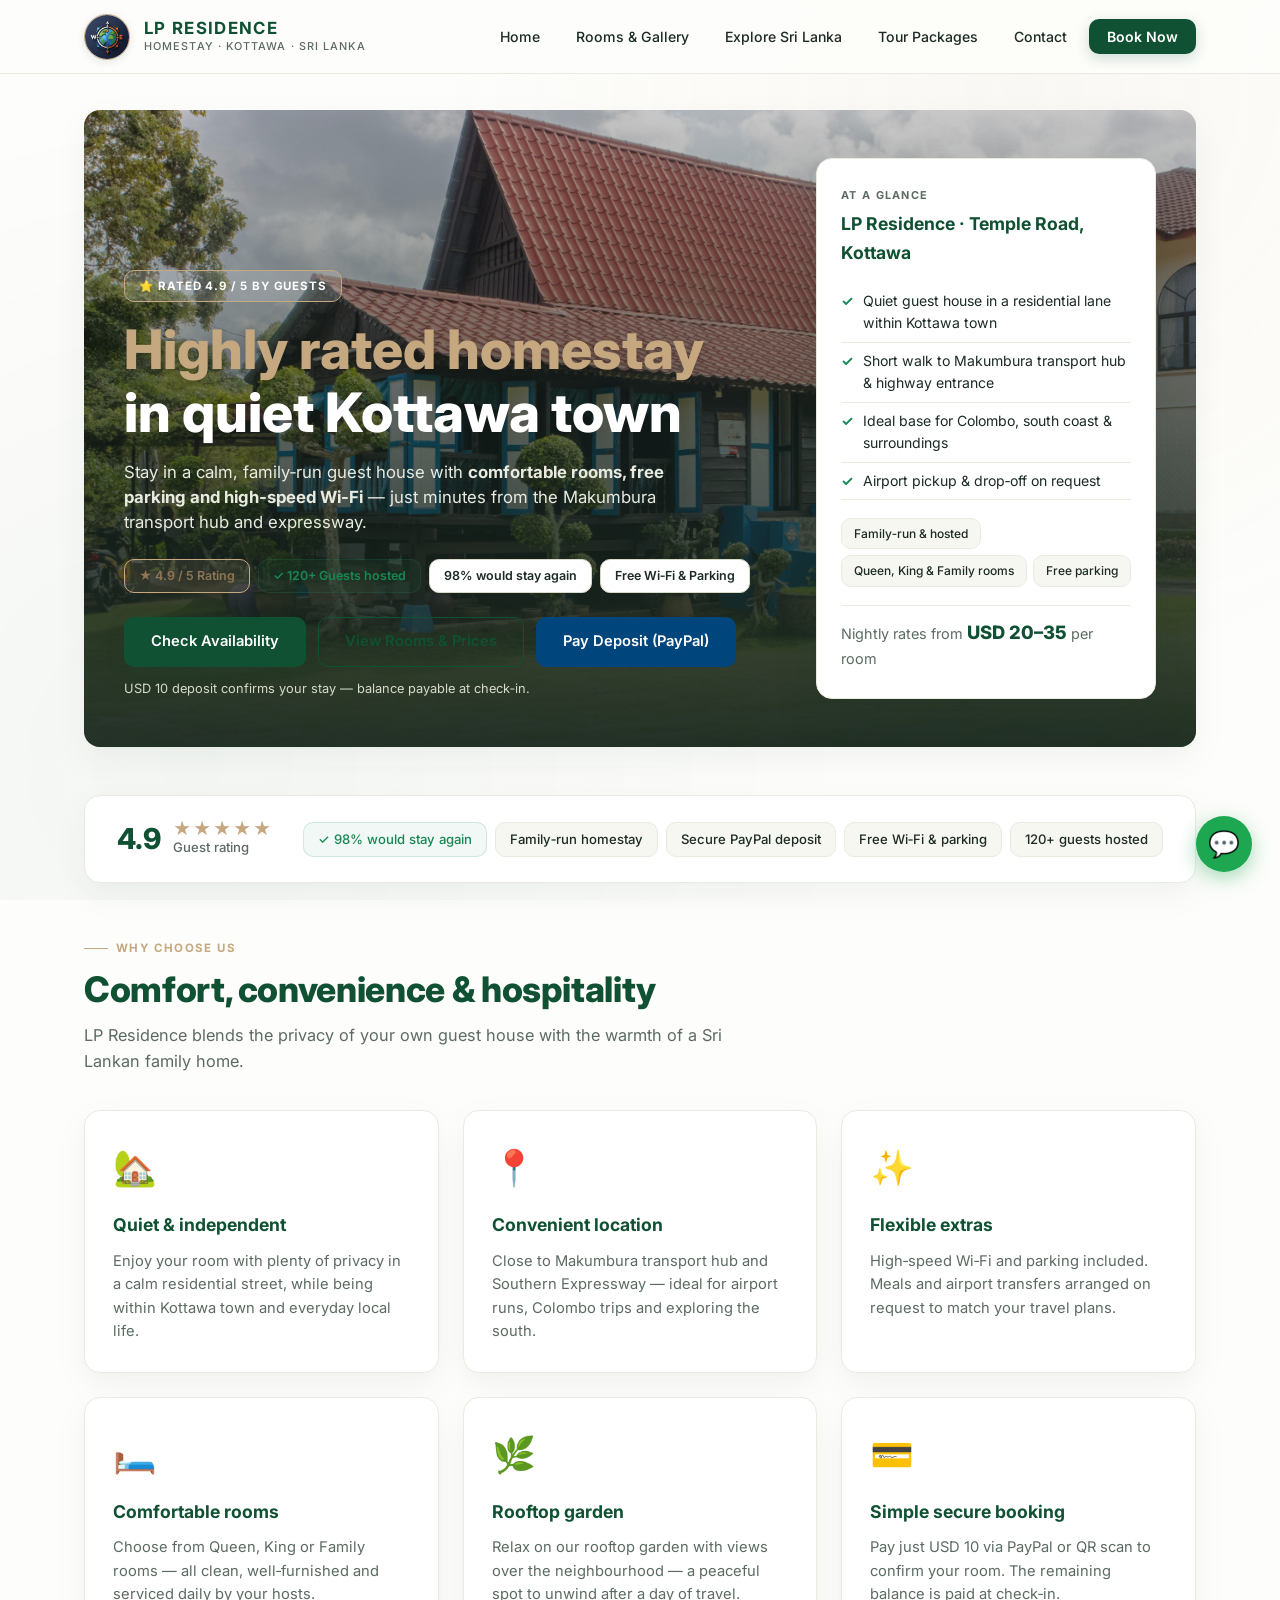
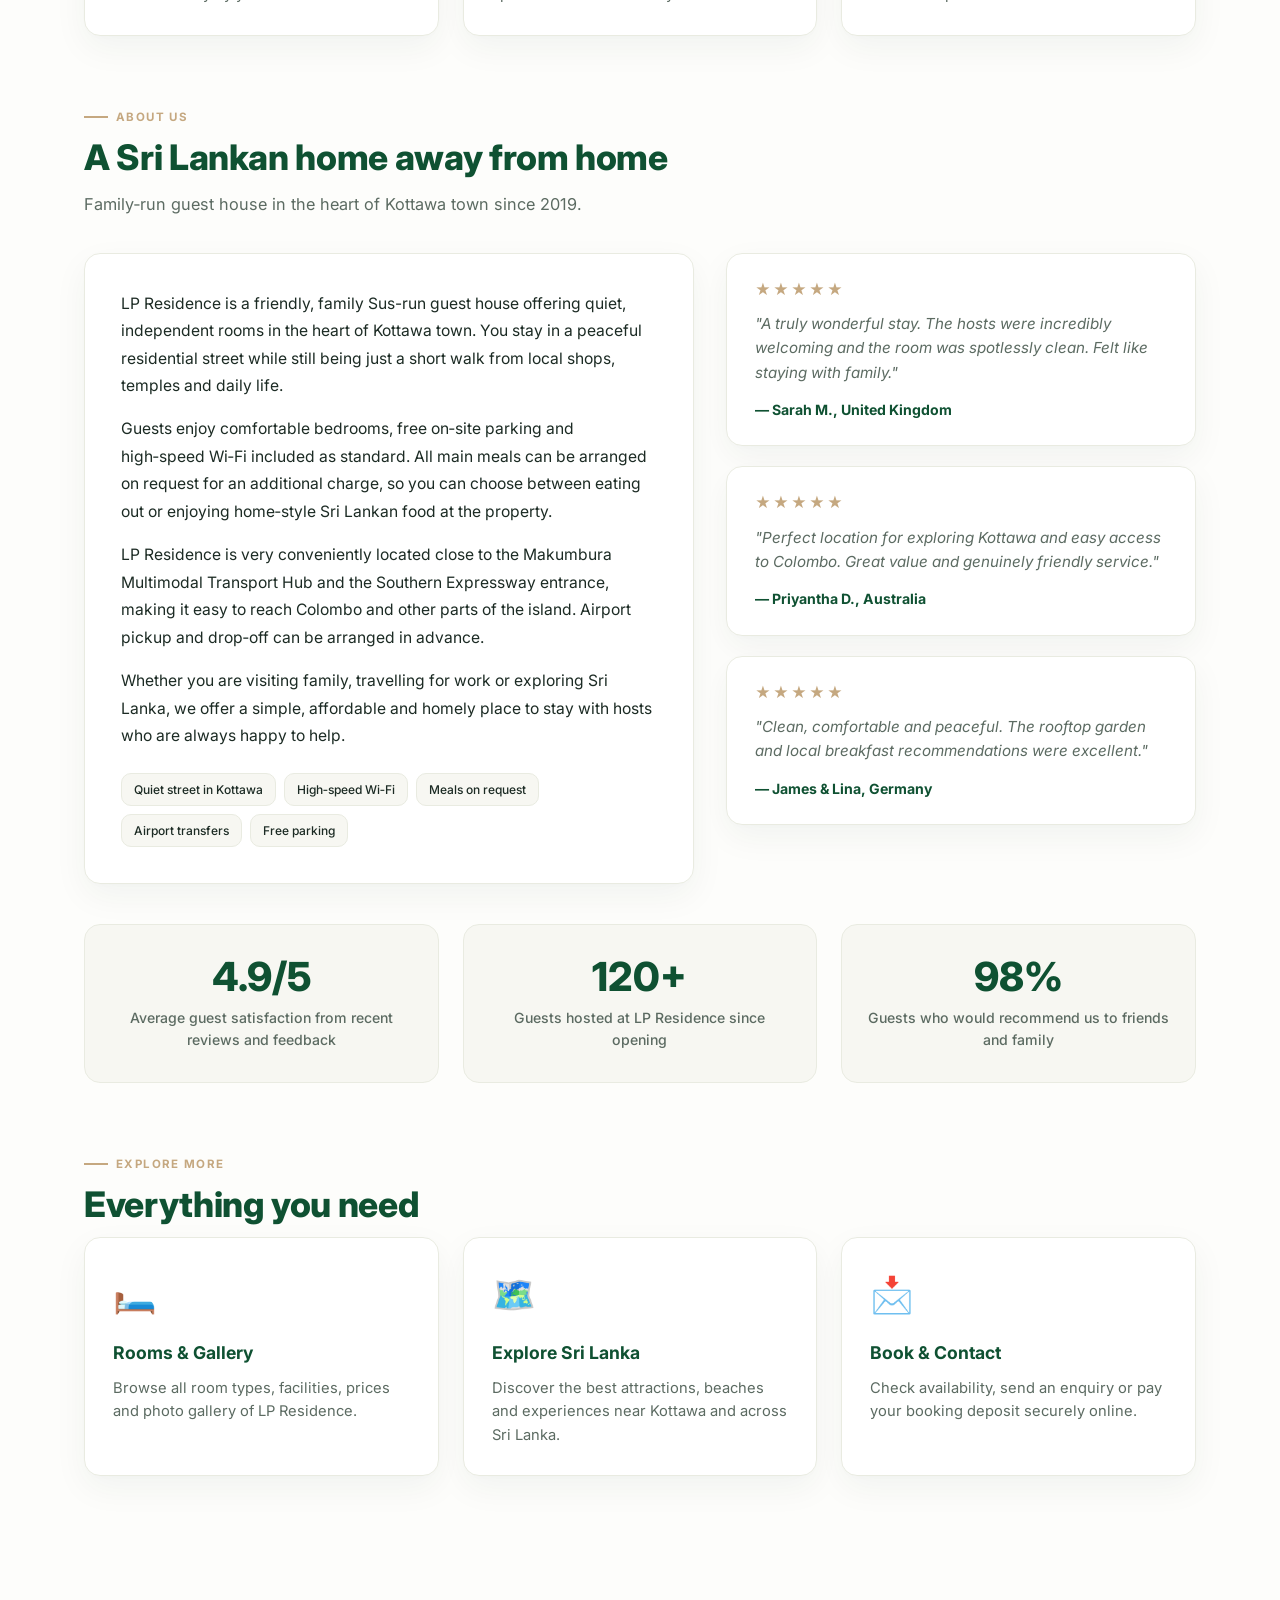
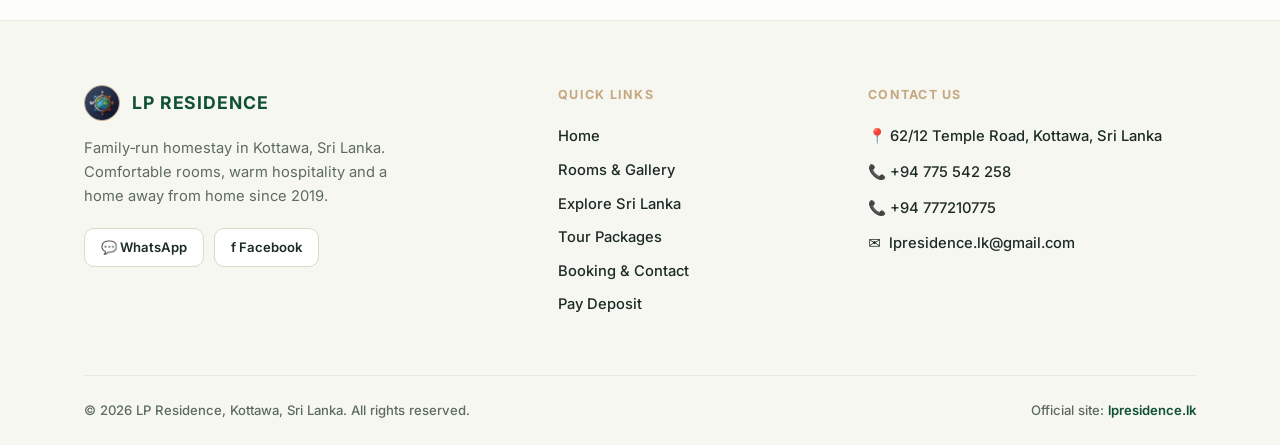
==== commit 0e7b55e9: "Update index.html" ====
--- a/index.html
+++ b/index.html
@@ -55,7 +55,7 @@
 <main>
   <!-- HERO -->
   <section class="hero" data-reveal>
-    <div class="hero-bg" style="background-image:url('index.jpg')"></div>
+    <div class="hero-bg" style="background-image:url('Ind.jpg')"></div>
     <div class="hero-overlay"></div>
     <div class="hero-content">
       <div>
@@ -289,4 +289,4 @@
 document.querySelectorAll('[data-reveal]').forEach(el => observer.observe(el));
 </script>
 </body>
-</html>+</html>
